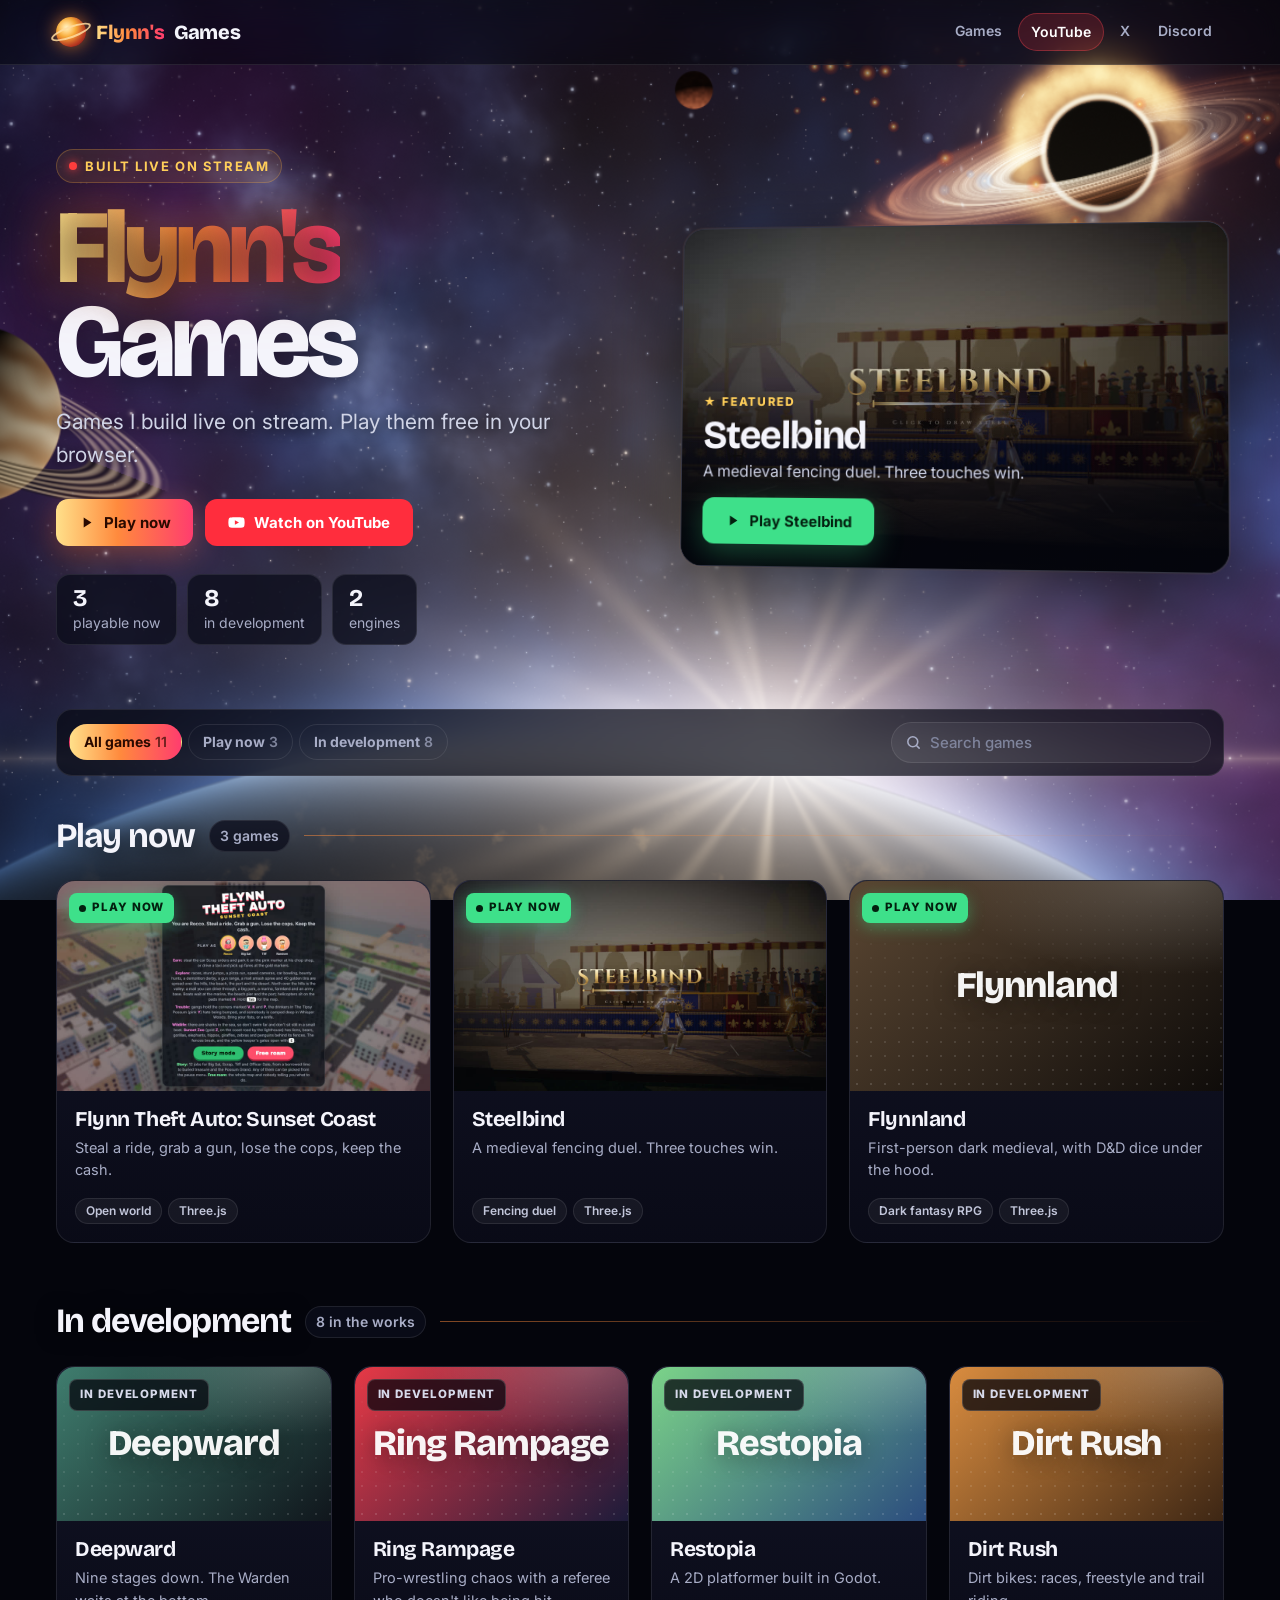
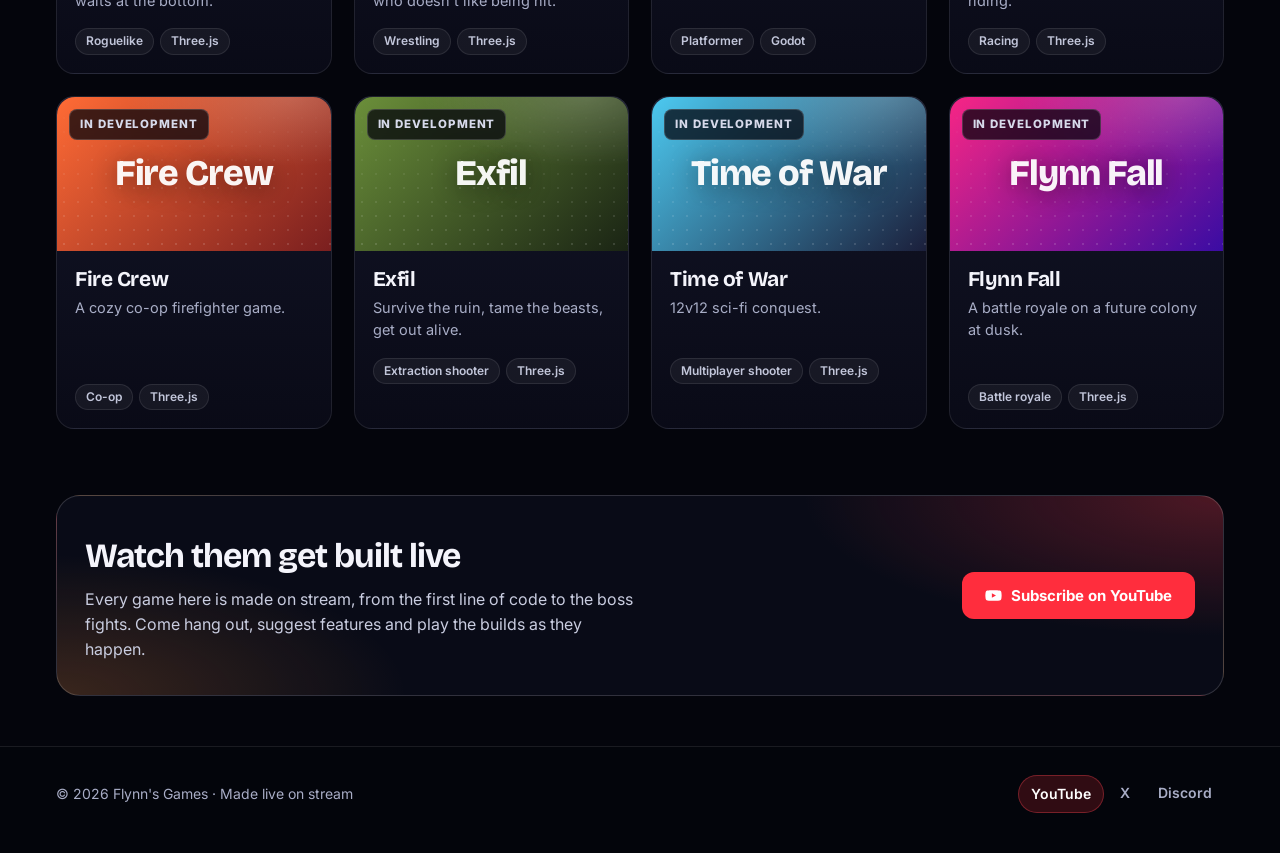
==== index.html @ 46b57c26 "Add X link Co-Authored-By: Claude Opus 5.5 <noreply@anthropic.com>" ====
<!doctype html>
<html lang="en">
<head>
  <meta charset="utf-8">
  <meta name="viewport" content="width=device-width, initial-scale=1">
  <title>Flynn's Games</title>
  <meta name="description" content="Games Flynn builds live on stream. Play them free in your browser.">
  <meta name="theme-color" content="#04050c">
  <meta property="og:title" content="Flynn's Games">
  <meta property="og:description" content="Games I build live on stream. Play them free in your browser.">
  <meta property="og:image" content="https://financeflynn5-wq.github.io/img/steelbind.jpg">
  <link rel="icon" href="data:image/svg+xml,<svg xmlns='http://www.w3.org/2000/svg' viewBox='0 0 32 32'><defs><radialGradient id='g' cx='.35' cy='.35'><stop offset='0' stop-color='%23fff3c4'/><stop offset='.4' stop-color='%23ffb03a'/><stop offset='1' stop-color='%23ff3d2e'/></radialGradient></defs><circle cx='16' cy='16' r='12' fill='url(%23g)'/></svg>">
  <link rel="preconnect" href="https://fonts.googleapis.com">
  <link rel="preconnect" href="https://fonts.gstatic.com" crossorigin>
  <link href="https://fonts.googleapis.com/css2?family=Bricolage+Grotesque:opsz,wght@12..96,700;12..96,800&family=Inter:wght@400;500;600;700;800&display=swap" rel="stylesheet">
  <link rel="stylesheet" href="css/style.css?v=5">
</head>
<body data-page="home">
  <header class="topbar" id="topbar"></header>

  <section class="hero">
    <div class="wrap">
      <div class="reveal">
        <span class="eyebrow"><span class="dot"></span> Built live on stream</span>
        <h1><span class="glow">Flynn's</span><br>Games</h1>
        <p class="lead" id="site-tagline"></p>
        <div class="btn-row" id="hero-links">
          <a class="btn fire" href="#games">
            <svg viewBox="0 0 24 24" fill="currentColor" aria-hidden="true"><path d="M8 5v14l11-7z"/></svg>
            Play now
          </a>
        </div>
        <div class="stats" id="stats"></div>
      </div>
      <div class="reveal" id="featured"></div>
    </div>
  </section>

  <main class="wrap" id="games">
    <div class="toolbar" role="search">
      <div class="chips" id="chips"></div>
      <input class="search" id="search" type="search" placeholder="Search games" aria-label="Search games">
    </div>

    <section class="section" id="play">
      <div class="section-head"><h2>Play now</h2><span class="count" id="play-count"></span></div>
      <div class="grid" id="play-grid"></div>
    </section>

    <section class="section" id="dev">
      <div class="section-head"><h2>In development</h2><span class="count" id="dev-count"></span></div>
      <div class="grid small" id="dev-grid"></div>
    </section>

    <p class="empty" id="no-results" hidden>No games match that search.</p>

    <div id="live-band"></div>
  </main>

  <footer id="footer"></footer>

  <script src="js/space.js?v=5"></script>
  <script src="js/fire.js?v=5"></script>
  <script src="js/games.js?v=5"></script>
  <script src="js/main.js?v=5"></script>
</body>
</html>
---- css/style.css ----
@property --spin {
  syntax: "<angle>";
  inherits: false;
  initial-value: 0deg;
}

:root {
  --bg: #04050c;
  --panel: rgba(12, 14, 28, 0.78);
  --panel-solid: #0e1020;
  --line: rgba(255, 255, 255, 0.09);
  --line-2: rgba(255, 255, 255, 0.16);
  --text: #f4f4fb;
  --muted: #a8adc6;
  --sun: #ffcf5a;
  --flame: #ff7a2f;
  --ember: #ff3d6e;
  --play: #3ee08a;
  --radius: 18px;
  --display: "Bricolage Grotesque", system-ui, sans-serif;
  --body: "Inter", system-ui, -apple-system, "Segoe UI", sans-serif;
  --fire-grad: linear-gradient(90deg, #ffe08a, #ff8a3d 45%, #ff3d6e);
}

* { box-sizing: border-box; }
html { -webkit-text-size-adjust: 100%; scroll-behavior: smooth; }
body {
  margin: 0;
  background: var(--bg);
  color: var(--text);
  font-family: var(--body);
  font-size: 16px;
  line-height: 1.55;
  overflow-x: hidden;
  min-height: 100vh;
}
a { color: inherit; }
img { max-width: 100%; display: block; }
::selection { background: var(--flame); color: #1a0800; }

/* ── Space layers ──────────────────────────── */
#space-bg, #space-fx {
  position: fixed; inset: 0; width: 100vw; height: 100vh; z-index: -2; pointer-events: none;
}
#space-fx { z-index: -1; }
#fire-fx { position: fixed; inset: 0; width: 100vw; height: 100vh; z-index: 15; pointer-events: none; }
.no-webgl body, html.no-webgl body {
  background:
    radial-gradient(900px 500px at 80% 10%, rgba(255, 120, 40, 0.18), transparent 60%),
    radial-gradient(900px 600px at 10% 30%, rgba(120, 40, 200, 0.22), transparent 60%),
    radial-gradient(1200px 500px at 50% 120%, rgba(60, 120, 255, 0.25), transparent 60%),
    var(--bg);
}

.wrap { width: 100%; max-width: 1200px; margin: 0 auto; padding: 0 16px; }

/* ── Top bar ───────────────────────────────── */
.topbar {
  position: sticky; top: 0; z-index: 30;
  background: rgba(5, 6, 14, 0.55);
  backdrop-filter: blur(14px) saturate(1.3);
  -webkit-backdrop-filter: blur(14px) saturate(1.3);
  border-bottom: 1px solid var(--line);
}
.topbar .wrap { display: flex; align-items: center; gap: 16px; height: 64px; }
.brand {
  display: inline-flex; align-items: center; gap: 10px;
  font-family: var(--display); font-weight: 800; font-size: 20px;
  text-decoration: none; letter-spacing: -0.02em; white-space: nowrap;
}
.brand .logo {
  width: 30px; height: 30px; border-radius: 50%;
  background: radial-gradient(circle at 35% 35%, #fff3c4, #ffb03a 35%, #ff4d2e 70%, #6a0f2a);
  box-shadow: 0 0 18px rgba(255, 140, 50, 0.7), inset -4px -4px 8px rgba(0, 0, 0, 0.35);
  position: relative;
}
.brand .logo::after {
  content: ""; position: absolute; inset: 9px -6px; border-radius: 50%;
  border: 2px solid rgba(255, 220, 160, 0.85); transform: rotate(-20deg);
}
.brand span { background: var(--fire-grad); -webkit-background-clip: text; background-clip: text; color: transparent; }
.nav-links { margin-left: auto; display: flex; gap: 4px; flex-wrap: wrap; justify-content: flex-end; }
.nav-links a {
  text-decoration: none; color: var(--muted); font-size: 14px; font-weight: 600;
  padding: 7px 12px; border-radius: 999px; transition: color 0.15s, background 0.15s;
}
.nav-links a:hover { color: var(--text); background: rgba(255, 255, 255, 0.07); }
.nav-links a.yt { color: #fff; background: rgba(255, 50, 60, 0.18); border: 1px solid rgba(255, 70, 80, 0.35); }
.nav-links a.yt:hover { background: rgba(255, 50, 60, 0.32); }

/* ── Buttons ───────────────────────────────── */
.btn {
  display: inline-flex; align-items: center; gap: 9px;
  font: 700 15px/1 var(--body); text-decoration: none; cursor: pointer;
  padding: 14px 22px; border-radius: 12px; border: 1px solid var(--line-2);
  background: rgba(255, 255, 255, 0.06); color: var(--text);
  transition: transform 0.15s ease, background 0.15s ease, box-shadow 0.2s ease;
}
.btn:hover { transform: translateY(-2px); background: rgba(255, 255, 255, 0.12); }
.btn:focus-visible, .card:focus-visible, .chip:focus-visible, .search:focus-visible { outline: 2px solid var(--sun); outline-offset: 3px; }
.btn.fire {
  border: 0; color: #2a0a00;
  background: var(--fire-grad);
  box-shadow: 0 8px 30px rgba(255, 110, 40, 0.35);
}
.btn.fire:hover { box-shadow: 0 10px 40px rgba(255, 110, 40, 0.6); background: var(--fire-grad); }
.btn.play { background: var(--play); color: #03200f; border-color: transparent; box-shadow: 0 8px 30px rgba(62, 224, 138, 0.3); }
.btn.play:hover { background: #5cf0a0; }
.btn.yt { background: #ff2d3d; border-color: transparent; color: #fff; }
.btn.yt:hover { background: #ff4b58; }
.btn svg { width: 17px; height: 17px; flex: none; }

/* ── Hero ──────────────────────────────────── */
.hero { padding: 84px 0 40px; }
.hero .wrap { display: grid; gap: 40px; align-items: center; grid-template-columns: minmax(0, 1fr); }
.hero .wrap > * { min-width: 0; }
@media (min-width: 960px) { .hero .wrap { grid-template-columns: minmax(0, 1.05fr) minmax(0, 1fr); } }
.eyebrow {
  display: inline-flex; align-items: center; gap: 8px;
  font-size: 13px; font-weight: 700; letter-spacing: 0.12em; text-transform: uppercase; color: var(--sun);
  padding: 6px 12px; border-radius: 999px; background: rgba(255, 180, 60, 0.1); border: 1px solid rgba(255, 180, 60, 0.25);
}
.eyebrow .dot { width: 8px; height: 8px; border-radius: 50%; background: #ff3d3d; box-shadow: 0 0 10px #ff3d3d; animation: pulse 1.6s infinite; }
@keyframes pulse { 50% { opacity: 0.35; } }
.hero h1 {
  font-family: var(--display); font-weight: 800;
  font-size: clamp(46px, 9vw, 104px); line-height: 0.9; letter-spacing: -0.045em;
  margin: 18px 0 18px; text-shadow: 0 6px 40px rgba(0, 0, 0, 0.6);
}
.hero h1 .glow {
  background: var(--fire-grad); -webkit-background-clip: text; background-clip: text; color: transparent;
  filter: drop-shadow(0 0 24px rgba(255, 120, 50, 0.45));
}
.hero p.lead { font-size: clamp(17px, 2.2vw, 21px); color: #d0d4e6; max-width: 540px; margin: 0 0 28px; text-shadow: 0 2px 12px rgba(0, 0, 0, 0.8); }
.btn-row { display: flex; gap: 12px; flex-wrap: wrap; }
.stats { display: flex; gap: 10px; flex-wrap: wrap; margin-top: 28px; }
.stat {
  padding: 10px 16px; border-radius: 14px; background: var(--panel); border: 1px solid var(--line);
  font-size: 14px; color: var(--muted); flex: 0 1 auto; min-width: 0;
}
@media (max-width: 560px) { .stat { flex: 1 1 0; padding: 10px 12px; font-size: 13px; } }
.stat b { display: block; font-family: var(--display); font-size: 24px; color: var(--text); line-height: 1.1; }

/* Featured game */
.featured {
  position: relative; display: block; text-decoration: none;
  border-radius: 22px; overflow: hidden; background: var(--panel-solid);
  border: 1px solid var(--line-2);
  box-shadow: 0 30px 80px rgba(0, 0, 0, 0.6), 0 0 0 1px rgba(255, 160, 80, 0.08);
  transform: perspective(1200px) rotateY(-6deg) rotateX(2deg);
  transition: transform 0.4s ease;
}
.featured:hover { transform: perspective(1200px) rotateY(0) rotateX(0) translateY(-4px); }
.featured .cover { aspect-ratio: 16 / 10; }
.featured .cover::after { content: ""; position: absolute; inset: 0; background: linear-gradient(to top, rgba(4, 5, 12, 0.95) 5%, rgba(4, 5, 12, 0.2) 55%, transparent); }
.featured .info { position: absolute; left: 0; right: 0; bottom: 0; padding: 22px; z-index: 2; }
.featured .label { font-size: 12px; font-weight: 800; letter-spacing: 0.14em; text-transform: uppercase; color: var(--sun); }
.featured h2 { font-family: var(--display); font-size: clamp(28px, 4vw, 40px); margin: 4px 0 4px; letter-spacing: -0.03em; line-height: 1; }
.featured p { margin: 0 0 14px; color: #cdd1e4; }
@media (max-width: 959px) { .featured { transform: none; } }

/* ── Toolbar: filters + search ─────────────── */
.toolbar {
  position: sticky; top: 64px; z-index: 20;
  display: flex; gap: 10px; flex-wrap: wrap; align-items: center;
  padding: 12px; margin: 24px 0 8px; border-radius: 16px;
  background: rgba(8, 9, 20, 0.72); border: 1px solid var(--line);
  backdrop-filter: blur(12px); -webkit-backdrop-filter: blur(12px);
}
.chips { display: flex; gap: 6px; flex-wrap: wrap; }
.chip {
  font: 700 14px/1 var(--body); color: var(--muted); cursor: pointer;
  padding: 10px 14px; border-radius: 999px; border: 1px solid var(--line); background: transparent;
  transition: all 0.15s;
}
.chip:hover { color: var(--text); border-color: var(--line-2); }
.chip[aria-pressed="true"] { color: #2a0a00; background: var(--fire-grad); border-color: transparent; }
.chip .n { opacity: 0.7; margin-left: 4px; font-weight: 600; }
.search {
  margin-left: auto; flex: 1 1 200px; max-width: 320px;
  font: 500 15px var(--body); color: var(--text);
  padding: 10px 14px 10px 38px; border-radius: 999px; border: 1px solid var(--line); outline: none;
  background: rgba(255, 255, 255, 0.05) url("data:image/svg+xml,%3Csvg xmlns='http://www.w3.org/2000/svg' viewBox='0 0 24 24' fill='none' stroke='%23a8adc6' stroke-width='2.2' stroke-linecap='round'%3E%3Ccircle cx='11' cy='11' r='7'/%3E%3Cpath d='m20 20-3.5-3.5'/%3E%3C/svg%3E") no-repeat 13px center / 17px;
}
.search::placeholder { color: #7f849c; }
@media (max-width: 560px) { .search { max-width: none; margin-left: 0; } .toolbar { top: 64px; } }

/* ── Sections ──────────────────────────────── */
.section { padding: 26px 0; }
.section[hidden] { display: none; }
.section-head { display: flex; align-items: center; gap: 14px; margin-bottom: 18px; flex-wrap: wrap; }
.section-head h2 { font-family: var(--display); font-size: clamp(26px, 3.5vw, 34px); letter-spacing: -0.03em; margin: 0; text-shadow: 0 2px 20px rgba(0, 0, 0, 0.7); }
.section-head .count { color: var(--muted); font-size: 14px; font-weight: 600; padding: 4px 10px; border-radius: 999px; background: var(--panel); border: 1px solid var(--line); }
.section-head::after { content: ""; flex: 1; height: 1px; background: linear-gradient(90deg, rgba(255, 140, 60, 0.5), transparent); }

.grid { display: grid; gap: 22px; grid-template-columns: repeat(auto-fill, minmax(min(100%, 320px), 1fr)); }
.grid.small { grid-template-columns: repeat(auto-fill, minmax(min(100%, 250px), 1fr)); }
.empty { color: var(--muted); padding: 30px 0; text-align: center; }

/* ── Game card ─────────────────────────────── */
.card {
  position: relative; isolation: isolate;
  display: flex; flex-direction: column;
  background: linear-gradient(180deg, rgba(20, 22, 42, 0.92), rgba(10, 11, 24, 0.95));
  border: 1px solid var(--line); border-radius: var(--radius);
  text-decoration: none;
  transition: transform 0.25s cubic-bezier(.2, .8, .2, 1), box-shadow 0.25s ease, border-color 0.25s ease;
}
/* Burning border: a spinning fire gradient, masked to a 2px ring */
.card::before {
  content: ""; position: absolute; inset: -2px; z-index: -1; border-radius: calc(var(--radius) + 2px);
  padding: 2px;
  background: conic-gradient(from var(--spin), #ff3d00, #ffb300, #fff1a8, #ff7a00, #ff2d55, #ff9f1a, #ff3d00);
  -webkit-mask: linear-gradient(#000 0 0) content-box, linear-gradient(#000 0 0);
  -webkit-mask-composite: xor; mask-composite: exclude;
  opacity: 0; transition: opacity 0.25s ease;
  animation: spin 2.4s linear infinite paused;
}
.card::after {
  content: ""; position: absolute; inset: 0; z-index: -2; border-radius: inherit;
  box-shadow: 0 0 0 rgba(255, 100, 30, 0);
  transition: box-shadow 0.3s ease;
}
@keyframes spin { to { --spin: 360deg; } }
@keyframes flicker {
  0%, 100% { box-shadow: 0 0 22px 2px rgba(255, 110, 30, 0.55), 0 0 60px 6px rgba(255, 60, 20, 0.25); }
  30% { box-shadow: 0 0 30px 4px rgba(255, 150, 40, 0.65), 0 0 80px 10px rgba(255, 70, 20, 0.3); }
  60% { box-shadow: 0 0 18px 1px rgba(255, 90, 20, 0.5), 0 0 50px 4px rgba(255, 50, 20, 0.2); }
}
.card:hover, .card.is-burning, .card:focus-visible { transform: translateY(-6px); border-color: transparent; }
.card:hover::before, .card.is-burning::before, .card:focus-visible::before { opacity: 1; animation-play-state: running; }
.card:hover::after, .card.is-burning::after, .card:focus-visible::after { animation: flicker 0.9s ease-in-out infinite; }

.card .cover { border-radius: var(--radius) var(--radius) 0 0; }
.card .cover img { transition: transform 0.5s ease, filter 0.3s ease; }
.card:hover .cover img, .card.is-burning .cover img { transform: scale(1.07); filter: saturate(1.2) brightness(1.08); }
.card .body { padding: 16px 18px 18px; display: flex; flex-direction: column; gap: 6px; flex: 1; }
.card h3 { font-family: var(--display); font-size: 21px; margin: 0; letter-spacing: -0.02em; line-height: 1.15; }
.card p { margin: 0; color: var(--muted); font-size: 14.5px; }
.card .meta { margin-top: auto; padding-top: 10px; display: flex; gap: 6px; flex-wrap: wrap; align-items: center; }
.card .go {
  margin-left: auto; font-size: 13px; font-weight: 800; color: var(--sun);
  opacity: 0; transform: translateX(-6px); transition: all 0.2s ease;
}
.card:hover .go, .card.is-burning .go { opacity: 1; transform: none; }

/* Play bubble over the cover */
.cover .bubble {
  position: absolute; left: 50%; top: 50%; z-index: 3;
  width: 64px; height: 64px; margin: -32px 0 0 -32px; border-radius: 50%;
  display: grid; place-items: center;
  background: var(--fire-grad); color: #2a0a00;
  box-shadow: 0 0 0 8px rgba(255, 140, 60, 0.18), 0 10px 30px rgba(0, 0, 0, 0.5);
  opacity: 0; transform: scale(0.6); transition: all 0.25s cubic-bezier(.2, .8, .2, 1.3);
}
.cover .bubble svg { width: 26px; height: 26px; margin-left: 3px; }
.card:hover .bubble, .card.is-burning .bubble { opacity: 1; transform: scale(1); }
.cover .soon {
  position: absolute; left: 50%; top: 50%; z-index: 3; transform: translate(-50%, -30%);
  font-size: 13px; font-weight: 800; letter-spacing: 0.1em; text-transform: uppercase;
  padding: 8px 14px; border-radius: 999px; background: rgba(4, 5, 12, 0.8); border: 1px solid rgba(255, 180, 80, 0.5); color: var(--sun);
  opacity: 0; transition: all 0.25s ease; white-space: nowrap;
}
.card:hover .soon { opacity: 1; transform: translate(-50%, -50%); }
.card:hover .title-art { filter: blur(3px) brightness(0.6); }

.tag {
  font-size: 12px; font-weight: 600; color: #c2c6da;
  background: rgba(255, 255, 255, 0.05); border: 1px solid var(--line); border-radius: 999px; padding: 3px 10px;
}
.badge {
  position: absolute; top: 12px; left: 12px; z-index: 3;
  font-size: 11.5px; font-weight: 800; letter-spacing: 0.08em; text-transform: uppercase;
  padding: 6px 10px; border-radius: 8px; display: inline-flex; align-items: center; gap: 6px;
}
.badge.live { background: var(--play); color: #03200f; box-shadow: 0 4px 16px rgba(62, 224, 138, 0.4); }
.badge.live::before { content: ""; width: 7px; height: 7px; border-radius: 50%; background: #03200f; }
.badge.dev { background: rgba(4, 5, 12, 0.75); color: #d6d9ea; border: 1px solid var(--line-2); backdrop-filter: blur(6px); }

/* Cover: a screenshot, or a generated title card */
.cover {
  position: relative; aspect-ratio: 16 / 9; overflow: hidden;
  background:
    radial-gradient(120% 90% at 85% 0%, rgba(255, 255, 255, 0.18), transparent 50%),
    linear-gradient(135deg, var(--c1, #333), var(--c2, #111));
}
.cover img { width: 100%; height: 100%; object-fit: cover; }
.cover .title-art {
  position: absolute; inset: 0; display: grid; place-items: center; padding: 16px;
  font-family: var(--display); font-weight: 800; text-align: center;
  font-size: clamp(26px, 4vw, 36px); line-height: 1; letter-spacing: -0.03em;
  color: rgba(255, 255, 255, 0.95); text-shadow: 0 4px 24px rgba(0, 0, 0, 0.45);
  transition: filter 0.3s ease;
}
.cover .title-art::before {
  content: ""; position: absolute; inset: 0;
  background-image: radial-gradient(rgba(255, 255, 255, 0.14) 1px, transparent 1px);
  background-size: 14px 14px;
  -webkit-mask-image: linear-gradient(to bottom, transparent, #000); mask-image: linear-gradient(to bottom, transparent, #000);
}

/* ── Live banner ───────────────────────────── */
.live-band {
  position: relative; overflow: hidden; margin: 40px 0 10px; padding: 34px 28px; border-radius: 24px;
  background:
    radial-gradient(600px 200px at 100% 0%, rgba(255, 60, 70, 0.28), transparent 70%),
    radial-gradient(500px 200px at 0% 100%, rgba(255, 150, 50, 0.2), transparent 70%),
    var(--panel);
  border: 1px solid var(--line-2);
  display: flex; gap: 20px; align-items: center; justify-content: space-between; flex-wrap: wrap;
}
.live-band h2 { font-family: var(--display); font-size: clamp(24px, 3.5vw, 34px); margin: 0 0 4px; letter-spacing: -0.03em; }
.live-band p { margin: 0; color: #c9cde0; max-width: 560px; }

/* ── Game page ─────────────────────────────── */
.game-head { padding: 34px 0 20px; }
.back { display: inline-flex; gap: 6px; color: var(--muted); text-decoration: none; font-size: 14px; font-weight: 700; padding: 6px 12px; border-radius: 999px; background: var(--panel); border: 1px solid var(--line); }
.back:hover { color: var(--text); }
.game-head h1 {
  font-family: var(--display); font-size: clamp(36px, 7vw, 68px); line-height: 0.95;
  letter-spacing: -0.04em; margin: 18px 0 10px; text-shadow: 0 4px 30px rgba(0, 0, 0, 0.7);
}
.game-head .tagline { color: #cdd1e4; font-size: 19px; margin: 0; text-shadow: 0 2px 12px rgba(0, 0, 0, 0.8); }
.game-head .meta { display: flex; gap: 8px; flex-wrap: wrap; margin-top: 14px; }

.player {
  position: relative; aspect-ratio: 16 / 9; width: 100%;
  border-radius: 22px; overflow: hidden; border: 1px solid var(--line-2);
  background: #000; box-shadow: 0 30px 90px rgba(0, 0, 0, 0.65);
}
.player.fire-hover:hover { box-shadow: 0 0 40px rgba(255, 110, 30, 0.45), 0 30px 90px rgba(0, 0, 0, 0.65); }
.player .cover { position: absolute; inset: 0; aspect-ratio: auto; }
.player .cover img { filter: blur(4px) brightness(0.8); transform: scale(1.04); }
.player .cover::after { content: ""; position: absolute; inset: 0; background: radial-gradient(circle at 50% 50%, rgba(0, 0, 0, 0.35), rgba(0, 0, 0, 0.75)); }
.player .start {
  position: absolute; inset: 0; z-index: 4; display: grid; place-items: center; align-content: center; gap: 12px;
  text-align: center; padding: 16px;
}
.player .start .btn { font-size: 19px; padding: 18px 32px; border-radius: 14px; }
.player .start small { color: #e6e8f2; text-shadow: 0 1px 6px #000; }
.player iframe { position: absolute; inset: 0; width: 100%; height: 100%; border: 0; }
.player-bar { display: flex; gap: 10px; flex-wrap: wrap; margin-top: 14px; }

.game-body { display: grid; gap: 22px; grid-template-columns: minmax(0, 1fr); padding: 26px 0 8px; }
@media (min-width: 860px) { .game-body { grid-template-columns: minmax(0, 2fr) minmax(0, 1fr); } }
.panel { background: var(--panel); border: 1px solid var(--line); border-radius: var(--radius); padding: 22px; }
.game-body h2 { font-family: var(--display); font-size: 22px; margin: 0 0 10px; }
.game-body p { margin: 0 0 12px; color: #d6d9e8; }
.facts dl { margin: 0; display: grid; grid-template-columns: auto 1fr; gap: 10px 16px; font-size: 14.5px; }
.facts dt { color: var(--muted); }
.facts dd { margin: 0; font-weight: 600; }
.note { color: var(--sun); font-size: 14px; }

.more { padding: 30px 0 0; }

/* ── Footer ────────────────────────────────── */
footer { border-top: 1px solid var(--line); margin-top: 50px; padding: 28px 0 40px; color: var(--muted); font-size: 14px; background: rgba(4, 5, 12, 0.6); }
footer .wrap { display: flex; gap: 12px; flex-wrap: wrap; align-items: center; justify-content: space-between; }

/* ── Entrance animation ────────────────────── */
.reveal { opacity: 0; transform: translateY(18px); transition: opacity 0.6s ease, transform 0.6s cubic-bezier(.2, .8, .2, 1); }
.reveal.in { opacity: 1; transform: none; }

@media (max-width: 560px) {
  .hero { padding: 48px 0 20px; }
  .topbar .nav-links a.hide-sm { display: none; }
  .live-band { padding: 24px 18px; }
}
@media (prefers-reduced-motion: reduce) {
  html { scroll-behavior: auto; }
  .card, .btn, .featured, .cover img, .reveal { transition: none; }
  .reveal { opacity: 1; transform: none; }
  .card:hover::before { animation: none; }
  .card:hover::after { animation: none; box-shadow: 0 0 24px rgba(255, 110, 30, 0.5); }
}
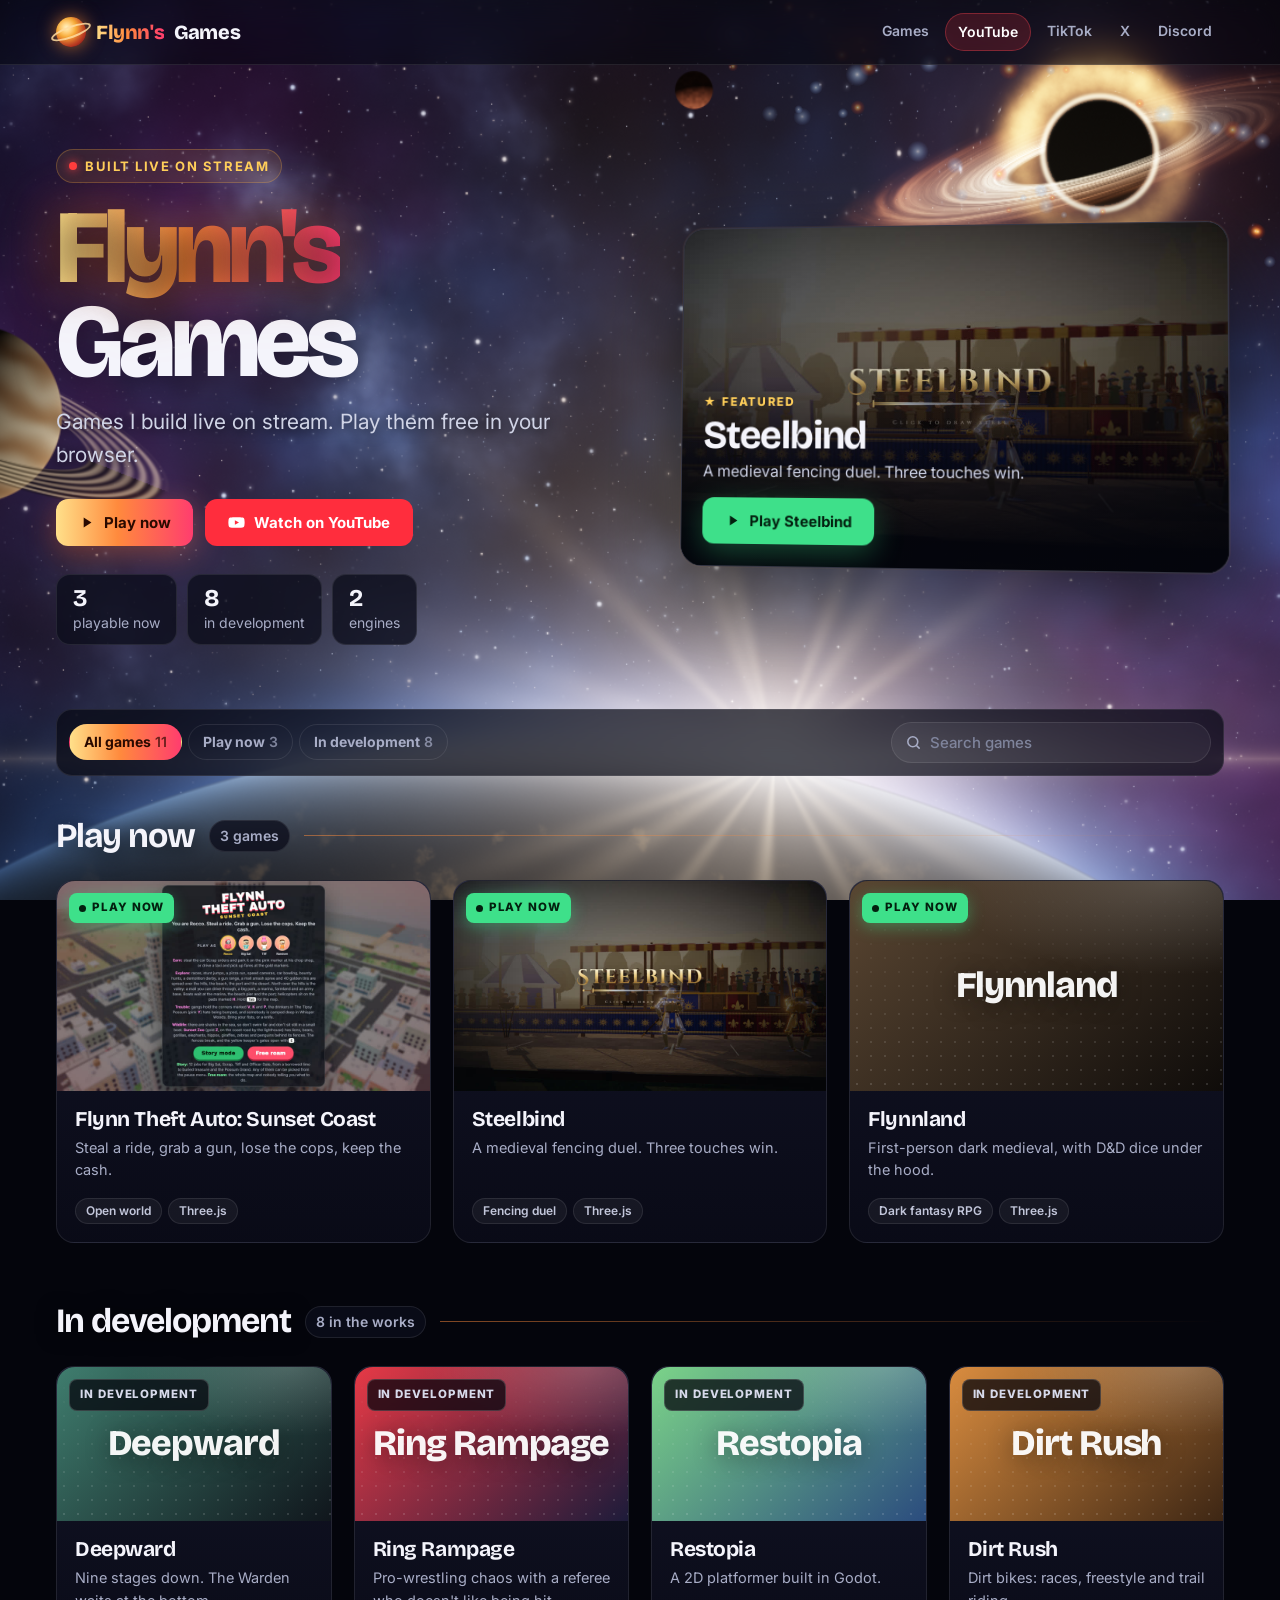
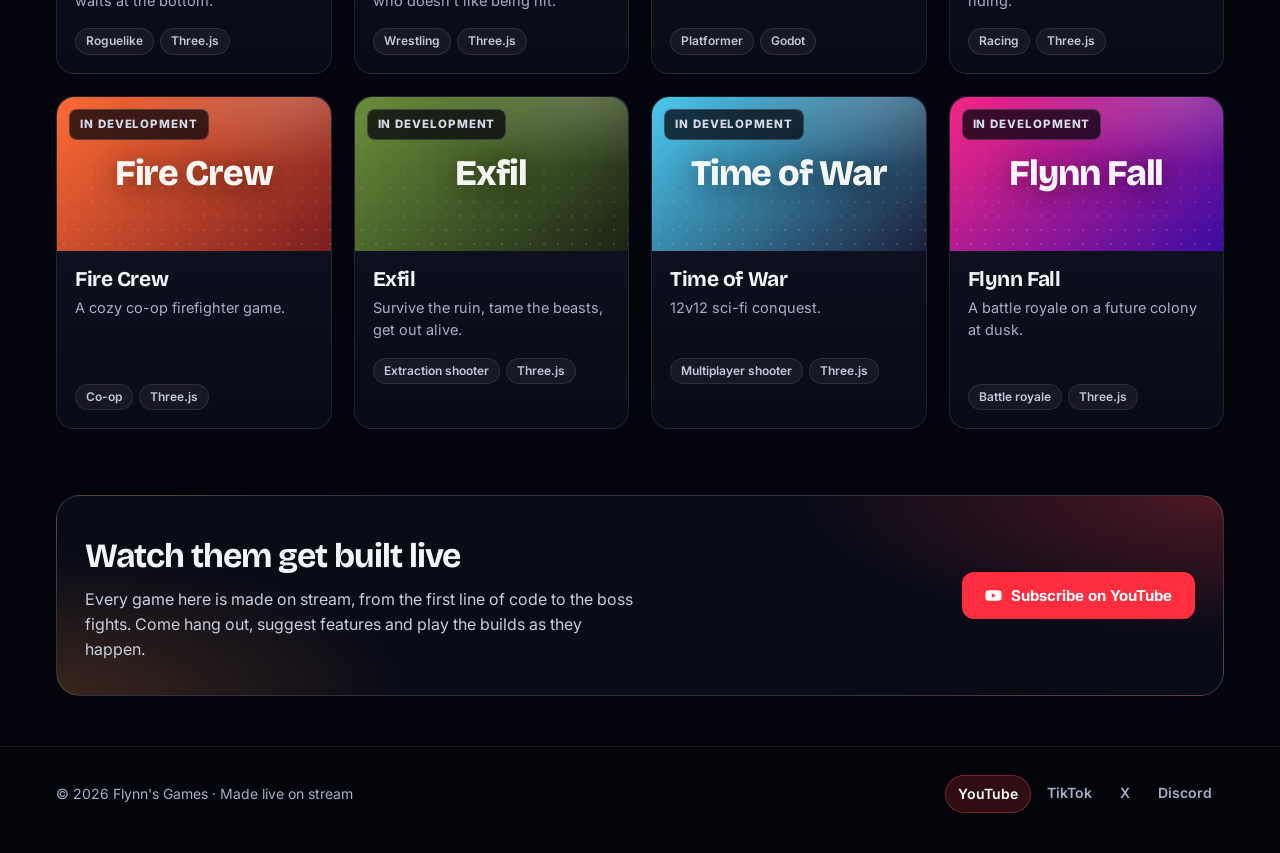
==== commit 10721c0b: "Add TikTok link Co-Authored-By: Claude Opus 5.5 <noreply@anthropic.com>" ====
--- a/index.html
+++ b/index.html
@@ -13,7 +13,7 @@
   <link rel="preconnect" href="https://fonts.googleapis.com">
   <link rel="preconnect" href="https://fonts.gstatic.com" crossorigin>
   <link href="https://fonts.googleapis.com/css2?family=Bricolage+Grotesque:opsz,wght@12..96,700;12..96,800&family=Inter:wght@400;500;600;700;800&display=swap" rel="stylesheet">
-  <link rel="stylesheet" href="css/style.css?v=5">
+  <link rel="stylesheet" href="css/style.css?v=6">
 </head>
 <body data-page="home">
   <header class="topbar" id="topbar"></header>
@@ -59,9 +59,9 @@
 
   <footer id="footer"></footer>
 
-  <script src="js/space.js?v=5"></script>
-  <script src="js/fire.js?v=5"></script>
-  <script src="js/games.js?v=5"></script>
-  <script src="js/main.js?v=5"></script>
+  <script src="js/space.js?v=6"></script>
+  <script src="js/fire.js?v=6"></script>
+  <script src="js/games.js?v=6"></script>
+  <script src="js/main.js?v=6"></script>
 </body>
 </html>
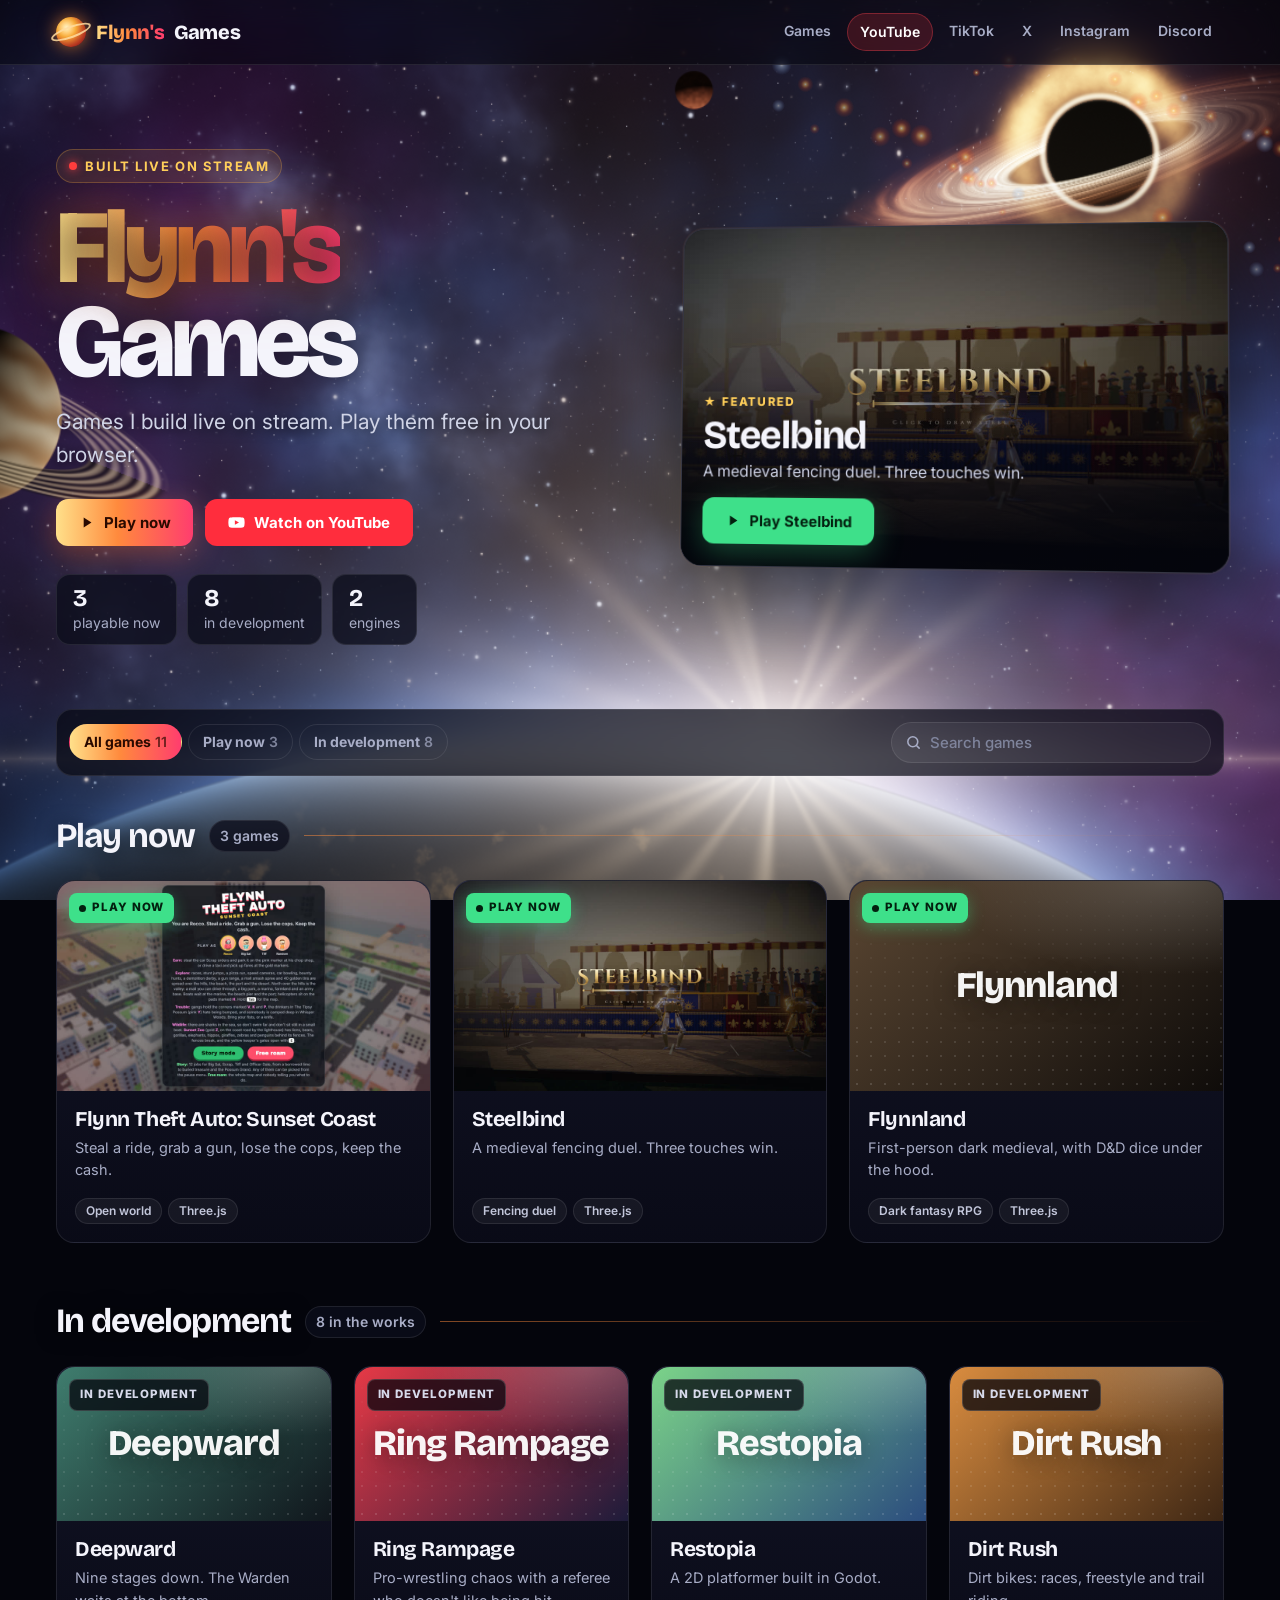
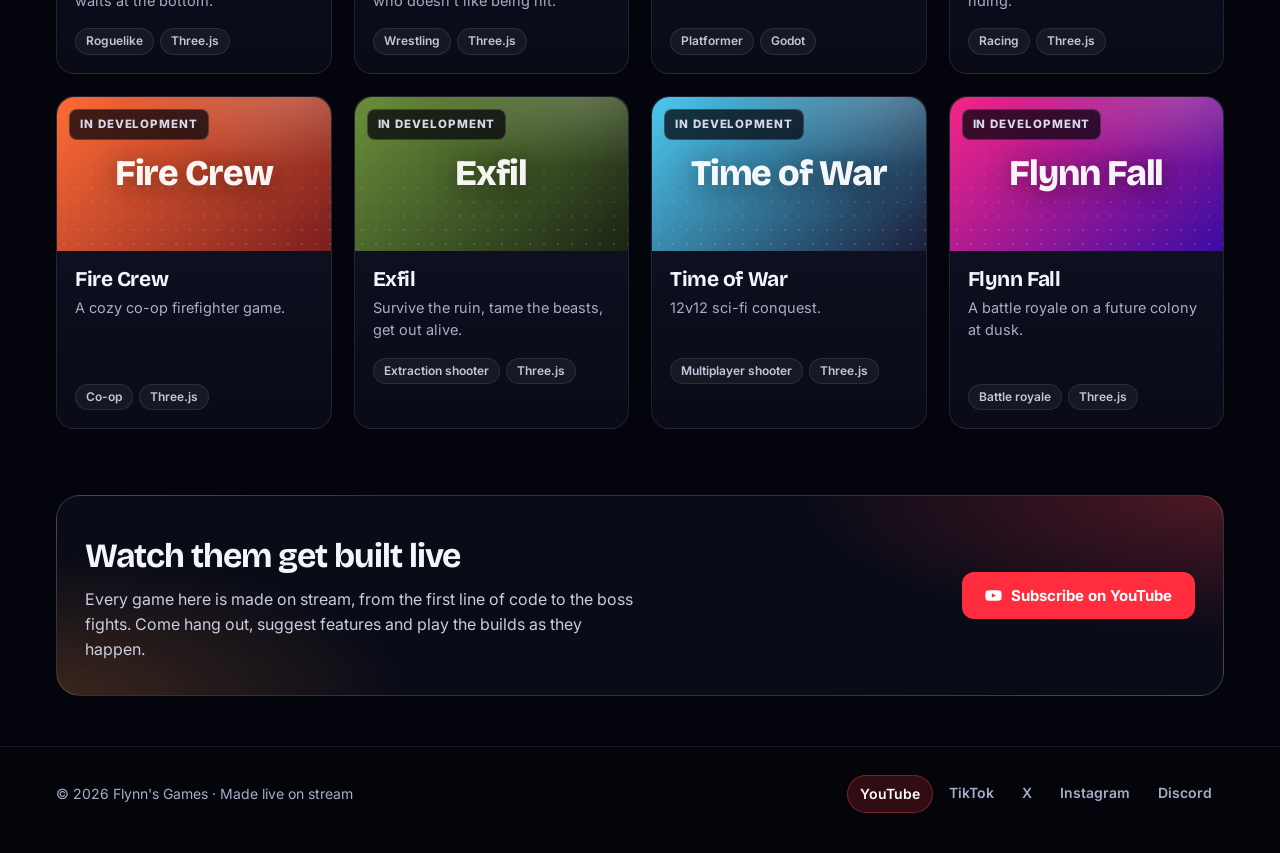
==== commit 30698caf: "Add Instagram link Co-Authored-By: Claude Opus 5.5 <noreply@anthropic.com>" ====
--- a/index.html
+++ b/index.html
@@ -13,7 +13,7 @@
   <link rel="preconnect" href="https://fonts.googleapis.com">
   <link rel="preconnect" href="https://fonts.gstatic.com" crossorigin>
   <link href="https://fonts.googleapis.com/css2?family=Bricolage+Grotesque:opsz,wght@12..96,700;12..96,800&family=Inter:wght@400;500;600;700;800&display=swap" rel="stylesheet">
-  <link rel="stylesheet" href="css/style.css?v=6">
+  <link rel="stylesheet" href="css/style.css?v=7">
 </head>
 <body data-page="home">
   <header class="topbar" id="topbar"></header>
@@ -59,9 +59,9 @@
 
   <footer id="footer"></footer>
 
-  <script src="js/space.js?v=6"></script>
-  <script src="js/fire.js?v=6"></script>
-  <script src="js/games.js?v=6"></script>
-  <script src="js/main.js?v=6"></script>
+  <script src="js/space.js?v=7"></script>
+  <script src="js/fire.js?v=7"></script>
+  <script src="js/games.js?v=7"></script>
+  <script src="js/main.js?v=7"></script>
 </body>
 </html>
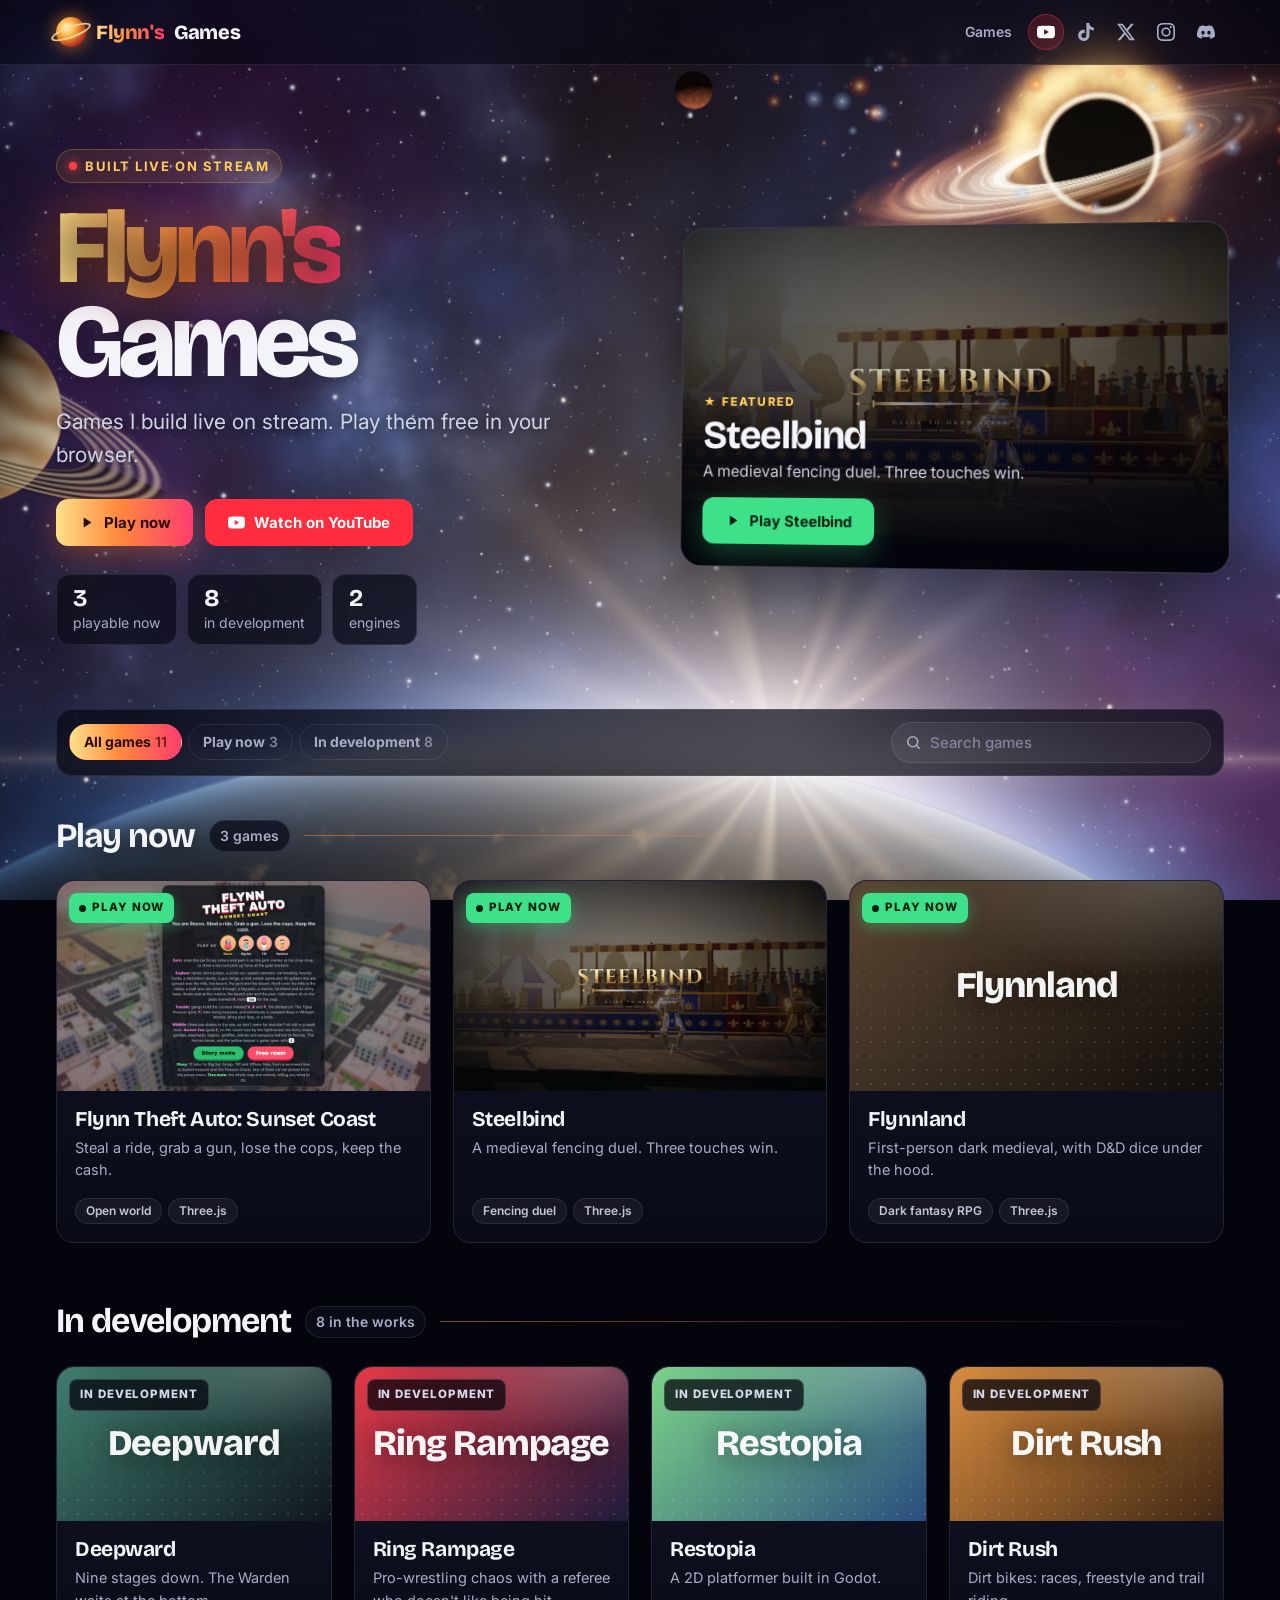
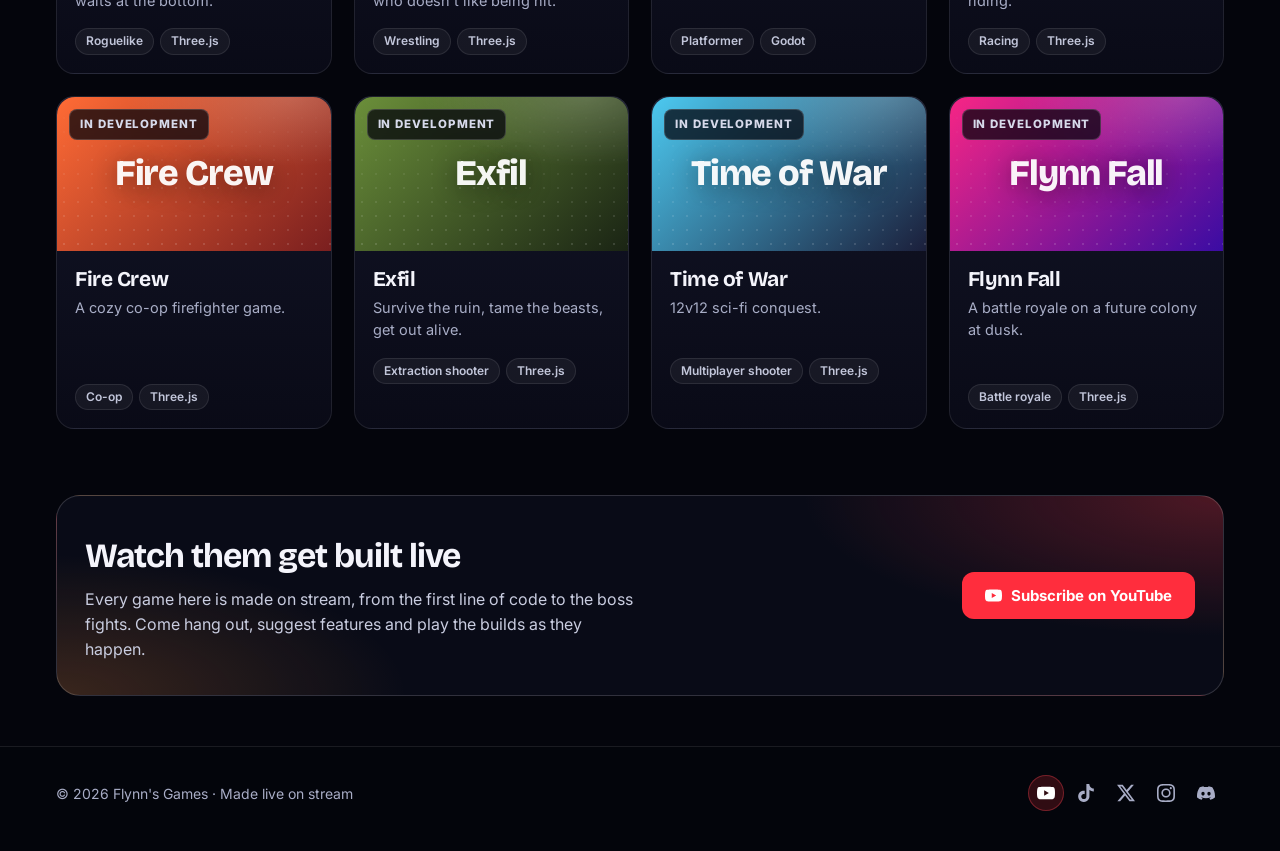
==== commit 81c2d740: "Show social links as brand icons instead of names Co-Authored-By: Claude Opus 5.5 <noreply@anthropic" ====
--- a/index.html
+++ b/index.html
@@ -13,7 +13,7 @@
   <link rel="preconnect" href="https://fonts.googleapis.com">
   <link rel="preconnect" href="https://fonts.gstatic.com" crossorigin>
   <link href="https://fonts.googleapis.com/css2?family=Bricolage+Grotesque:opsz,wght@12..96,700;12..96,800&family=Inter:wght@400;500;600;700;800&display=swap" rel="stylesheet">
-  <link rel="stylesheet" href="css/style.css?v=7">
+  <link rel="stylesheet" href="css/style.css?v=8">
 </head>
 <body data-page="home">
   <header class="topbar" id="topbar"></header>
@@ -59,9 +59,9 @@
 
   <footer id="footer"></footer>
 
-  <script src="js/space.js?v=7"></script>
-  <script src="js/fire.js?v=7"></script>
-  <script src="js/games.js?v=7"></script>
-  <script src="js/main.js?v=7"></script>
+  <script src="js/space.js?v=8"></script>
+  <script src="js/fire.js?v=8"></script>
+  <script src="js/games.js?v=8"></script>
+  <script src="js/main.js?v=8"></script>
 </body>
 </html>
--- a/css/style.css
+++ b/css/style.css
@@ -87,6 +87,16 @@
 .nav-links a:hover { color: var(--text); background: rgba(255, 255, 255, 0.07); }
 .nav-links a.yt { color: #fff; background: rgba(255, 50, 60, 0.18); border: 1px solid rgba(255, 70, 80, 0.35); }
 .nav-links a.yt:hover { background: rgba(255, 50, 60, 0.32); }
+.nav-links a.social { display: inline-flex; align-items: center; justify-content: center; width: 36px; height: 36px; padding: 0; }
+.nav-links a.social svg { width: 18px; height: 18px; display: block; }
+.nav-links a.s-youtube:hover { color: #ff3d4d; }
+.nav-links a.s-tiktok:hover { color: #25f4ee; }
+.nav-links a.s-x:hover { color: #fff; }
+.nav-links a.s-instagram:hover { color: #ff5fa2; }
+.nav-links a.s-discord:hover { color: #7b87ff; }
+.nav-links a.s-twitch:hover { color: #a970ff; }
+.nav-links a.s-itch:hover { color: #ff5c5c; }
+.nav-links a.social:focus-visible { outline: 2px solid #ffb03a; outline-offset: 2px; }
 
 /* ── Buttons ───────────────────────────────── */
 .btn {
@@ -364,6 +374,9 @@
 @media (max-width: 560px) {
   .hero { padding: 48px 0 20px; }
   .topbar .nav-links a.hide-sm { display: none; }
+  .topbar .wrap { gap: 10px; }
+  .topbar .nav-links { flex-wrap: nowrap; gap: 0; }
+  .nav-links a.social { width: 32px; height: 32px; }
   .live-band { padding: 24px 18px; }
 }
 @media (prefers-reduced-motion: reduce) {
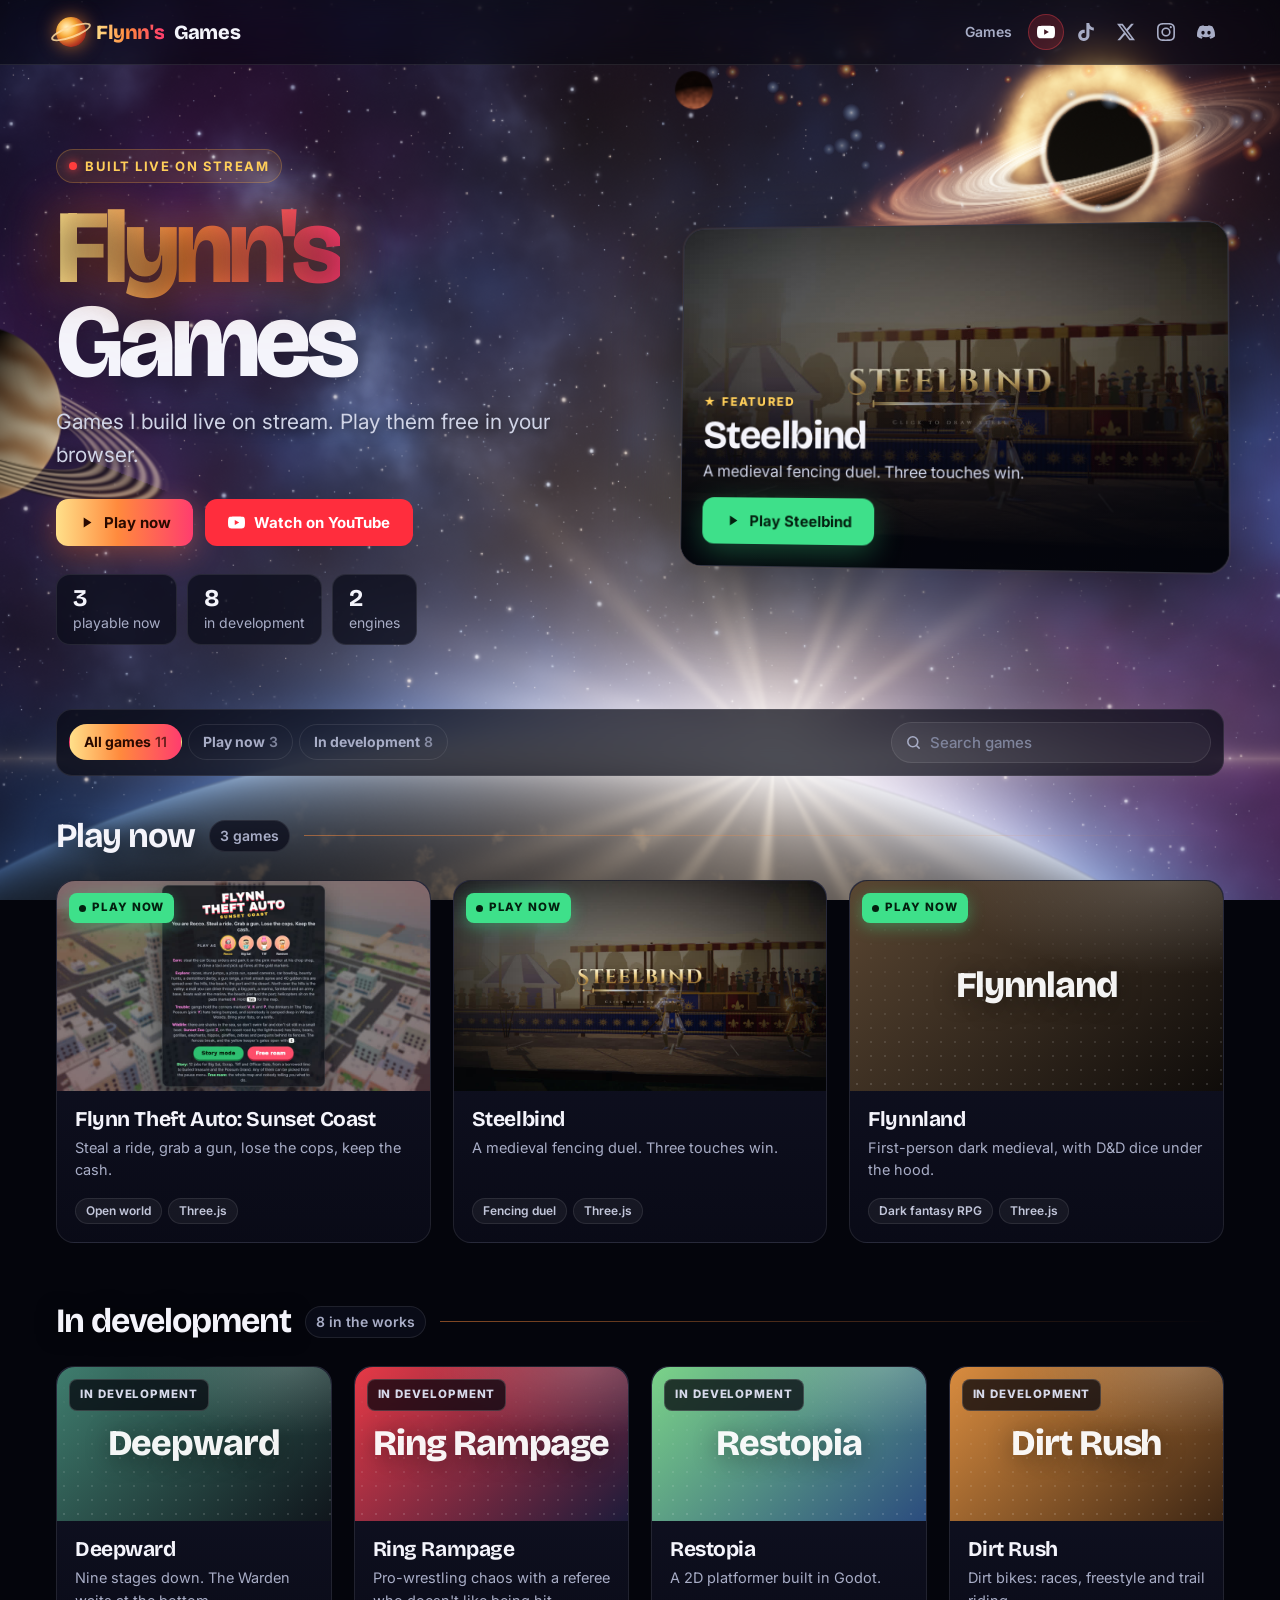
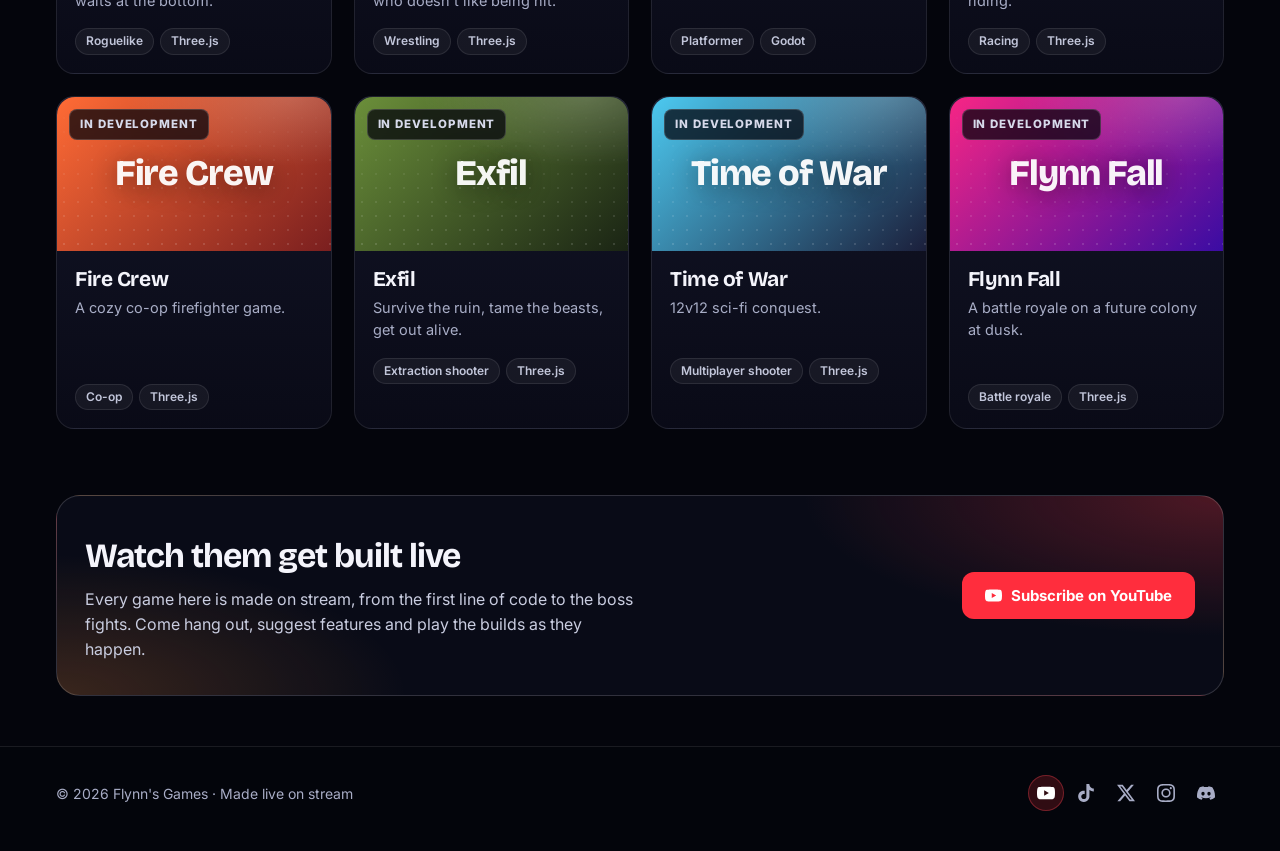
==== commit 758918c6: "Update Discord invite to permanent link Co-Authored-By: Claude Opus 5.5 <noreply@anthropic.com>" ====
--- a/index.html
+++ b/index.html
@@ -13,7 +13,7 @@
   <link rel="preconnect" href="https://fonts.googleapis.com">
   <link rel="preconnect" href="https://fonts.gstatic.com" crossorigin>
   <link href="https://fonts.googleapis.com/css2?family=Bricolage+Grotesque:opsz,wght@12..96,700;12..96,800&family=Inter:wght@400;500;600;700;800&display=swap" rel="stylesheet">
-  <link rel="stylesheet" href="css/style.css?v=8">
+  <link rel="stylesheet" href="css/style.css?v=9">
 </head>
 <body data-page="home">
   <header class="topbar" id="topbar"></header>
@@ -59,9 +59,9 @@
 
   <footer id="footer"></footer>
 
-  <script src="js/space.js?v=8"></script>
-  <script src="js/fire.js?v=8"></script>
-  <script src="js/games.js?v=8"></script>
-  <script src="js/main.js?v=8"></script>
+  <script src="js/space.js?v=9"></script>
+  <script src="js/fire.js?v=9"></script>
+  <script src="js/games.js?v=9"></script>
+  <script src="js/main.js?v=9"></script>
 </body>
 </html>
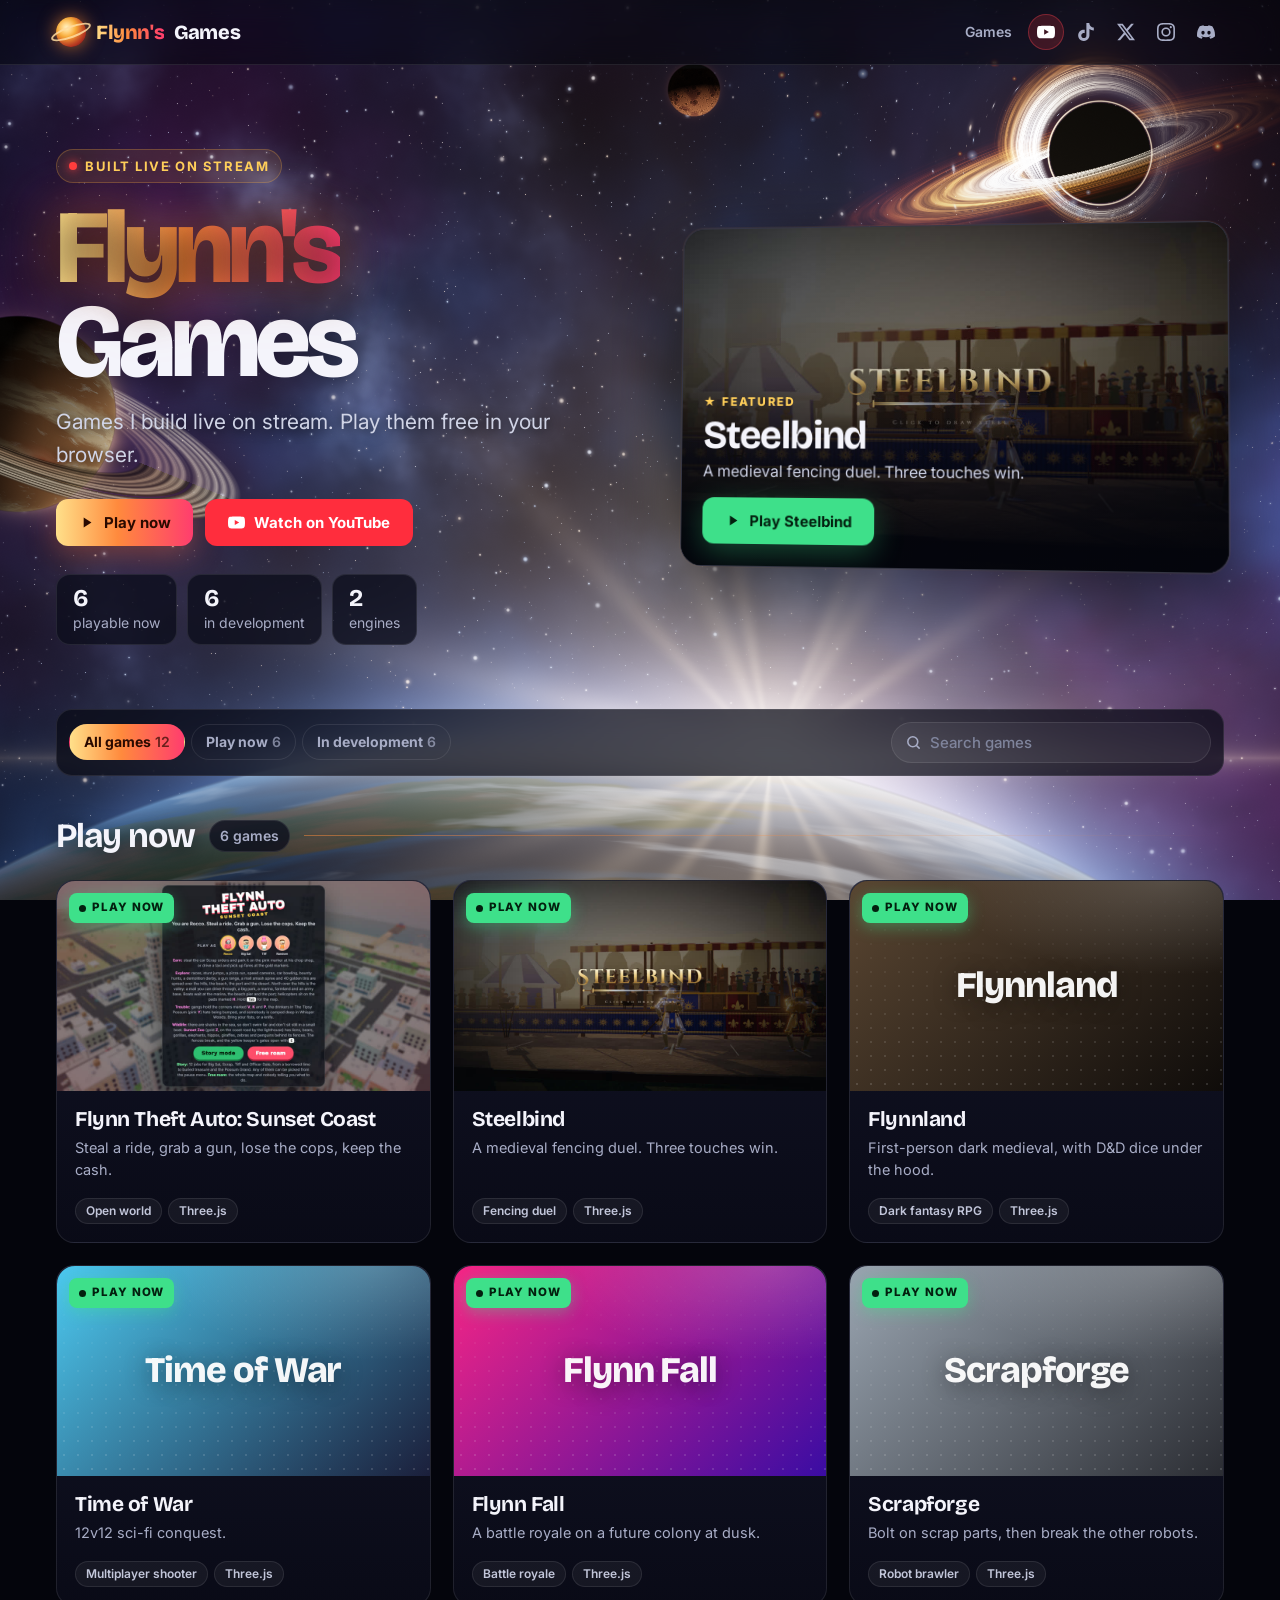
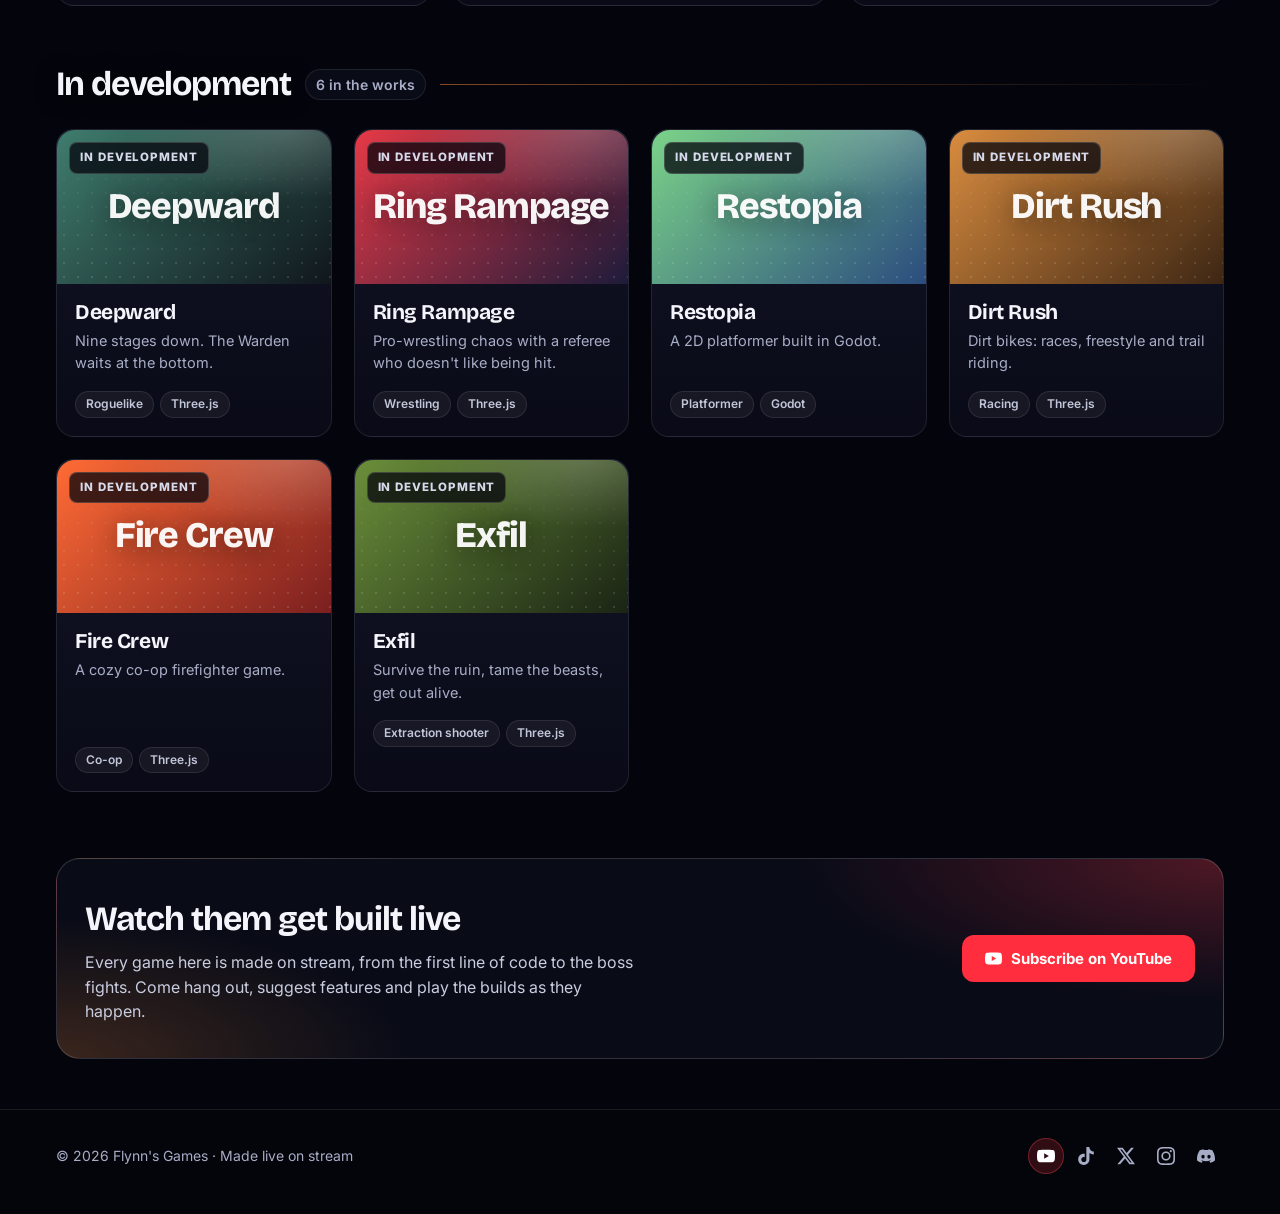
==== commit f82b7740: "Add detail to background planets and rebuild black hole Co-Authored-By: Claude Opus 5.5 <noreply@ant" ====
--- a/index.html
+++ b/index.html
@@ -13,7 +13,7 @@
   <link rel="preconnect" href="https://fonts.googleapis.com">
   <link rel="preconnect" href="https://fonts.gstatic.com" crossorigin>
   <link href="https://fonts.googleapis.com/css2?family=Bricolage+Grotesque:opsz,wght@12..96,700;12..96,800&family=Inter:wght@400;500;600;700;800&display=swap" rel="stylesheet">
-  <link rel="stylesheet" href="css/style.css?v=9">
+  <link rel="stylesheet" href="css/style.css?v=10">
 </head>
 <body data-page="home">
   <header class="topbar" id="topbar"></header>
@@ -59,9 +59,9 @@
 
   <footer id="footer"></footer>
 
-  <script src="js/space.js?v=9"></script>
-  <script src="js/fire.js?v=9"></script>
-  <script src="js/games.js?v=9"></script>
-  <script src="js/main.js?v=9"></script>
+  <script src="js/space.js?v=10"></script>
+  <script src="js/fire.js?v=10"></script>
+  <script src="js/games.js?v=10"></script>
+  <script src="js/main.js?v=10"></script>
 </body>
 </html>
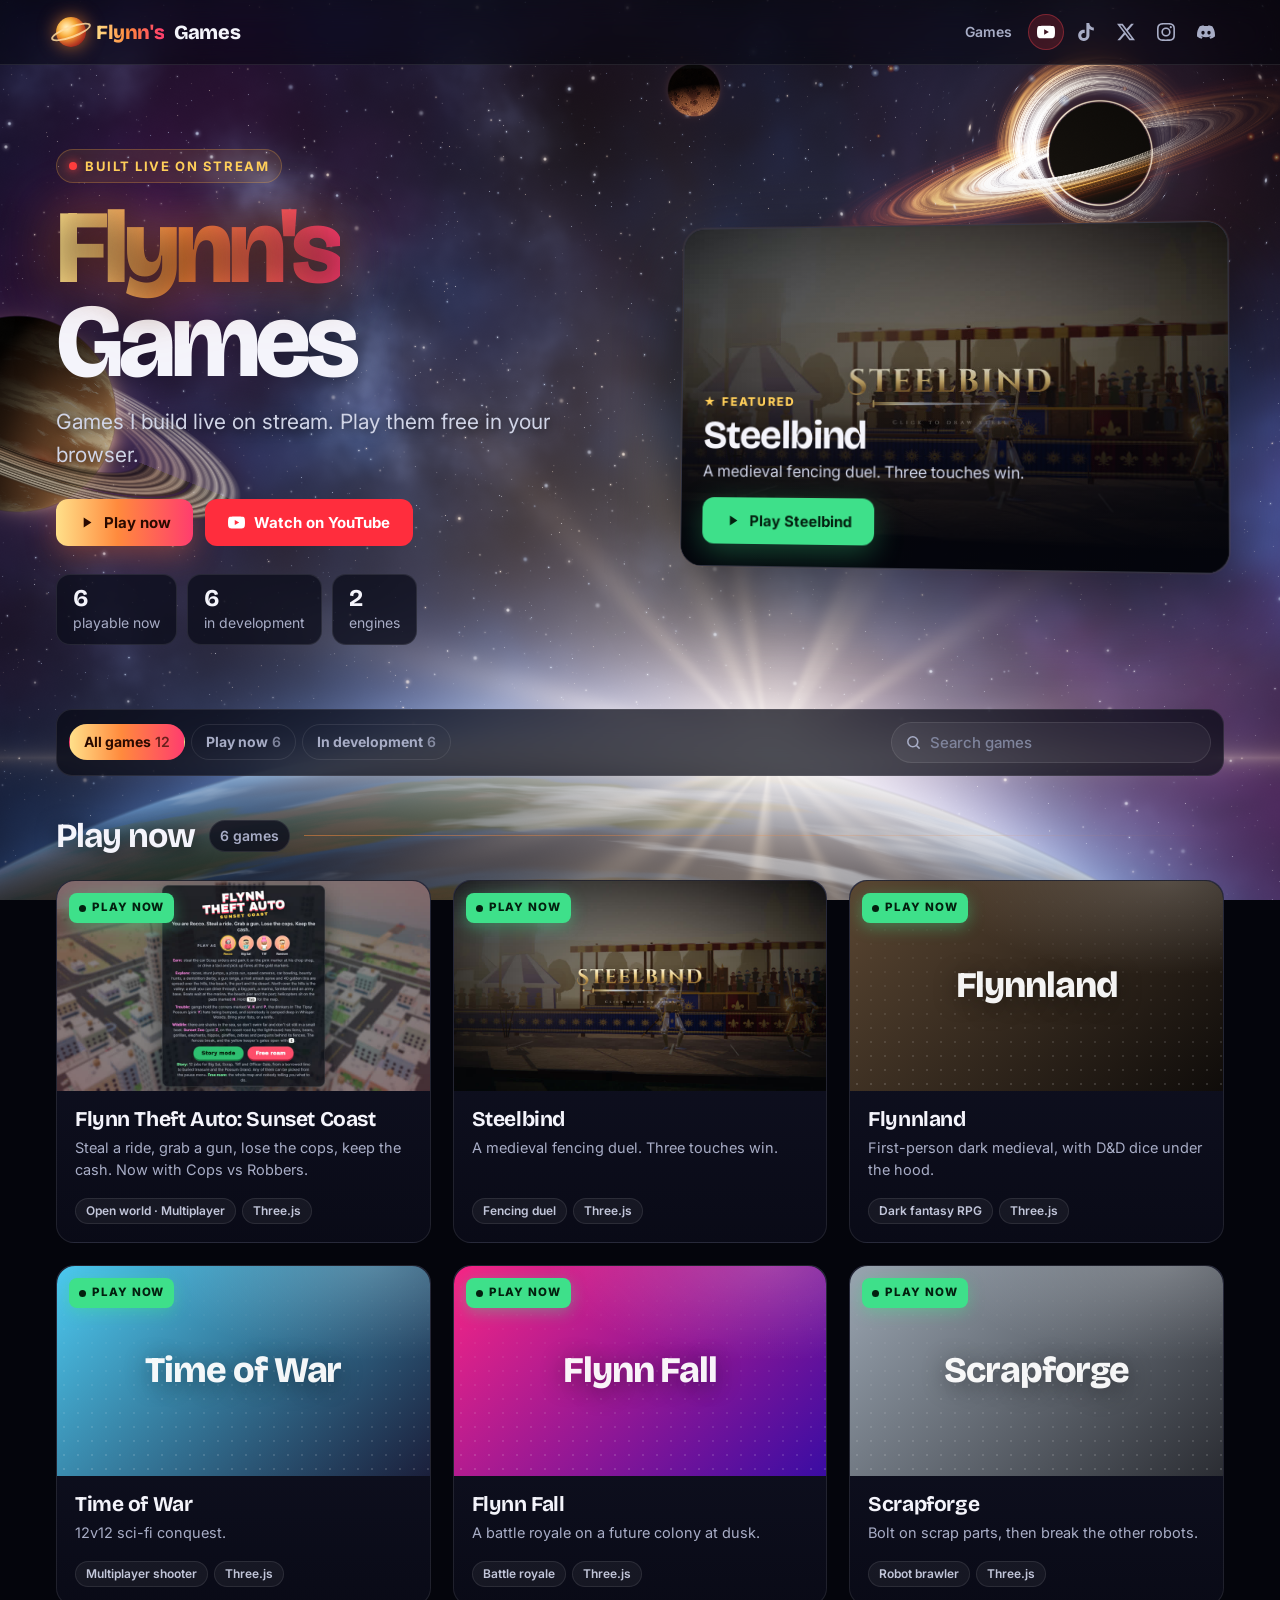
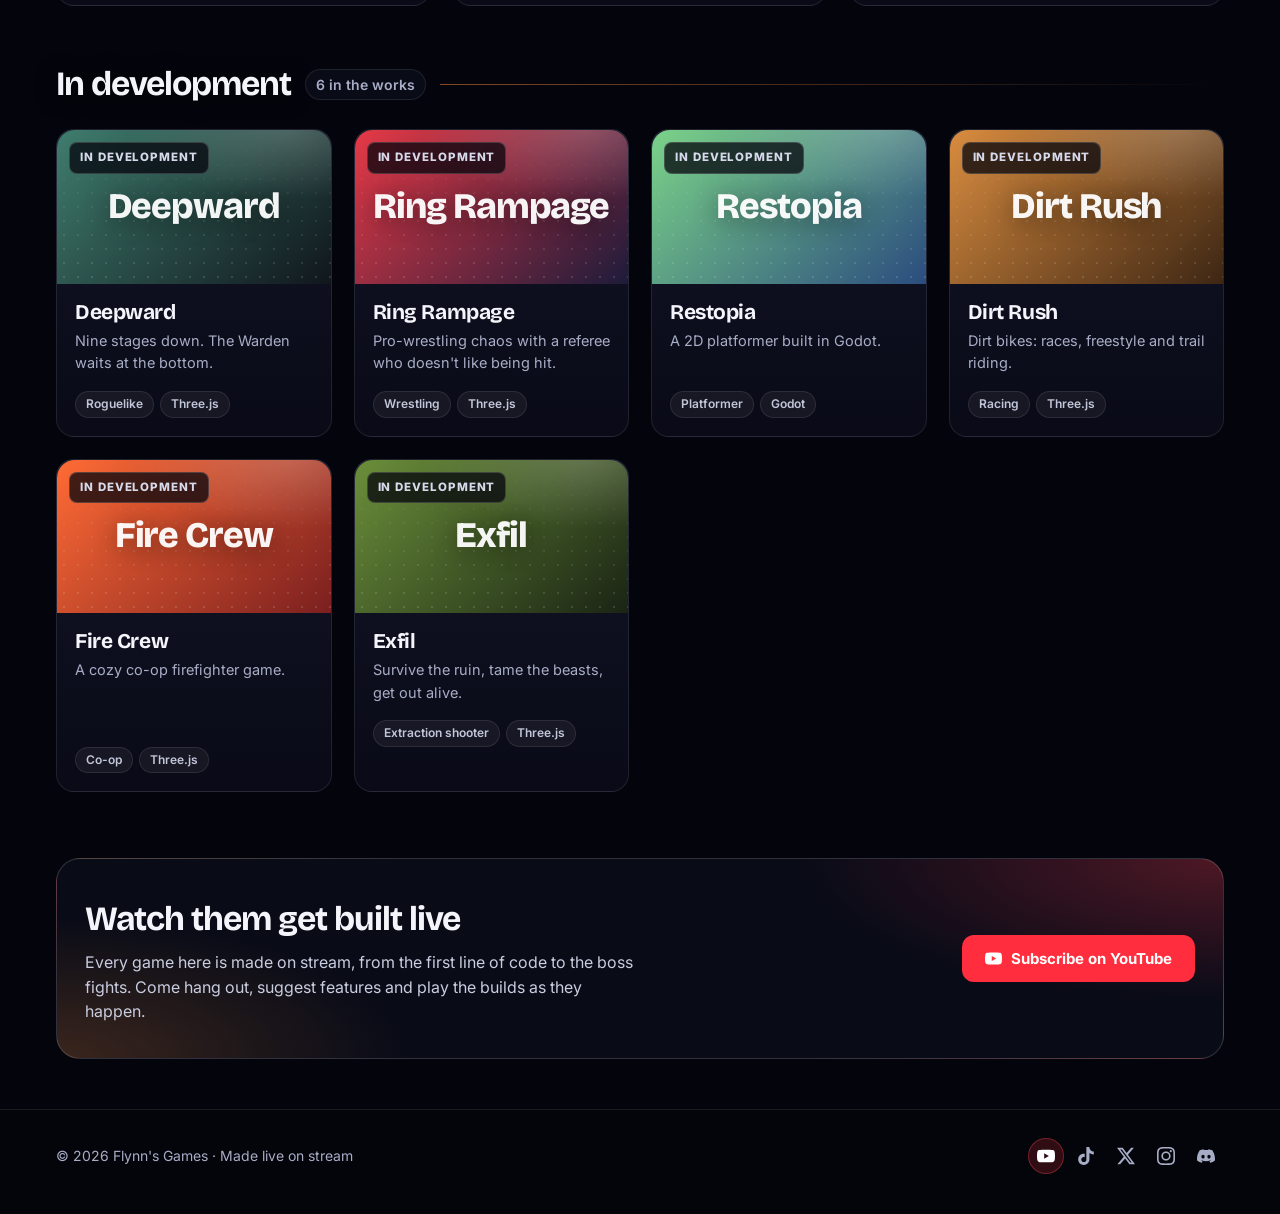
==== commit 44260495: "FTA 6 card: play it on the game server, with Cops vs Robbers Points the card at https://fta.5-222-13" ====
--- a/index.html
+++ b/index.html
@@ -13,7 +13,7 @@
   <link rel="preconnect" href="https://fonts.googleapis.com">
   <link rel="preconnect" href="https://fonts.gstatic.com" crossorigin>
   <link href="https://fonts.googleapis.com/css2?family=Bricolage+Grotesque:opsz,wght@12..96,700;12..96,800&family=Inter:wght@400;500;600;700;800&display=swap" rel="stylesheet">
-  <link rel="stylesheet" href="css/style.css?v=10">
+  <link rel="stylesheet" href="css/style.css?v=11">
 </head>
 <body data-page="home">
   <header class="topbar" id="topbar"></header>
@@ -59,9 +59,9 @@
 
   <footer id="footer"></footer>
 
-  <script src="js/space.js?v=10"></script>
-  <script src="js/fire.js?v=10"></script>
-  <script src="js/games.js?v=10"></script>
-  <script src="js/main.js?v=10"></script>
+  <script src="js/space.js?v=11"></script>
+  <script src="js/fire.js?v=11"></script>
+  <script src="js/games.js?v=11"></script>
+  <script src="js/main.js?v=11"></script>
 </body>
 </html>
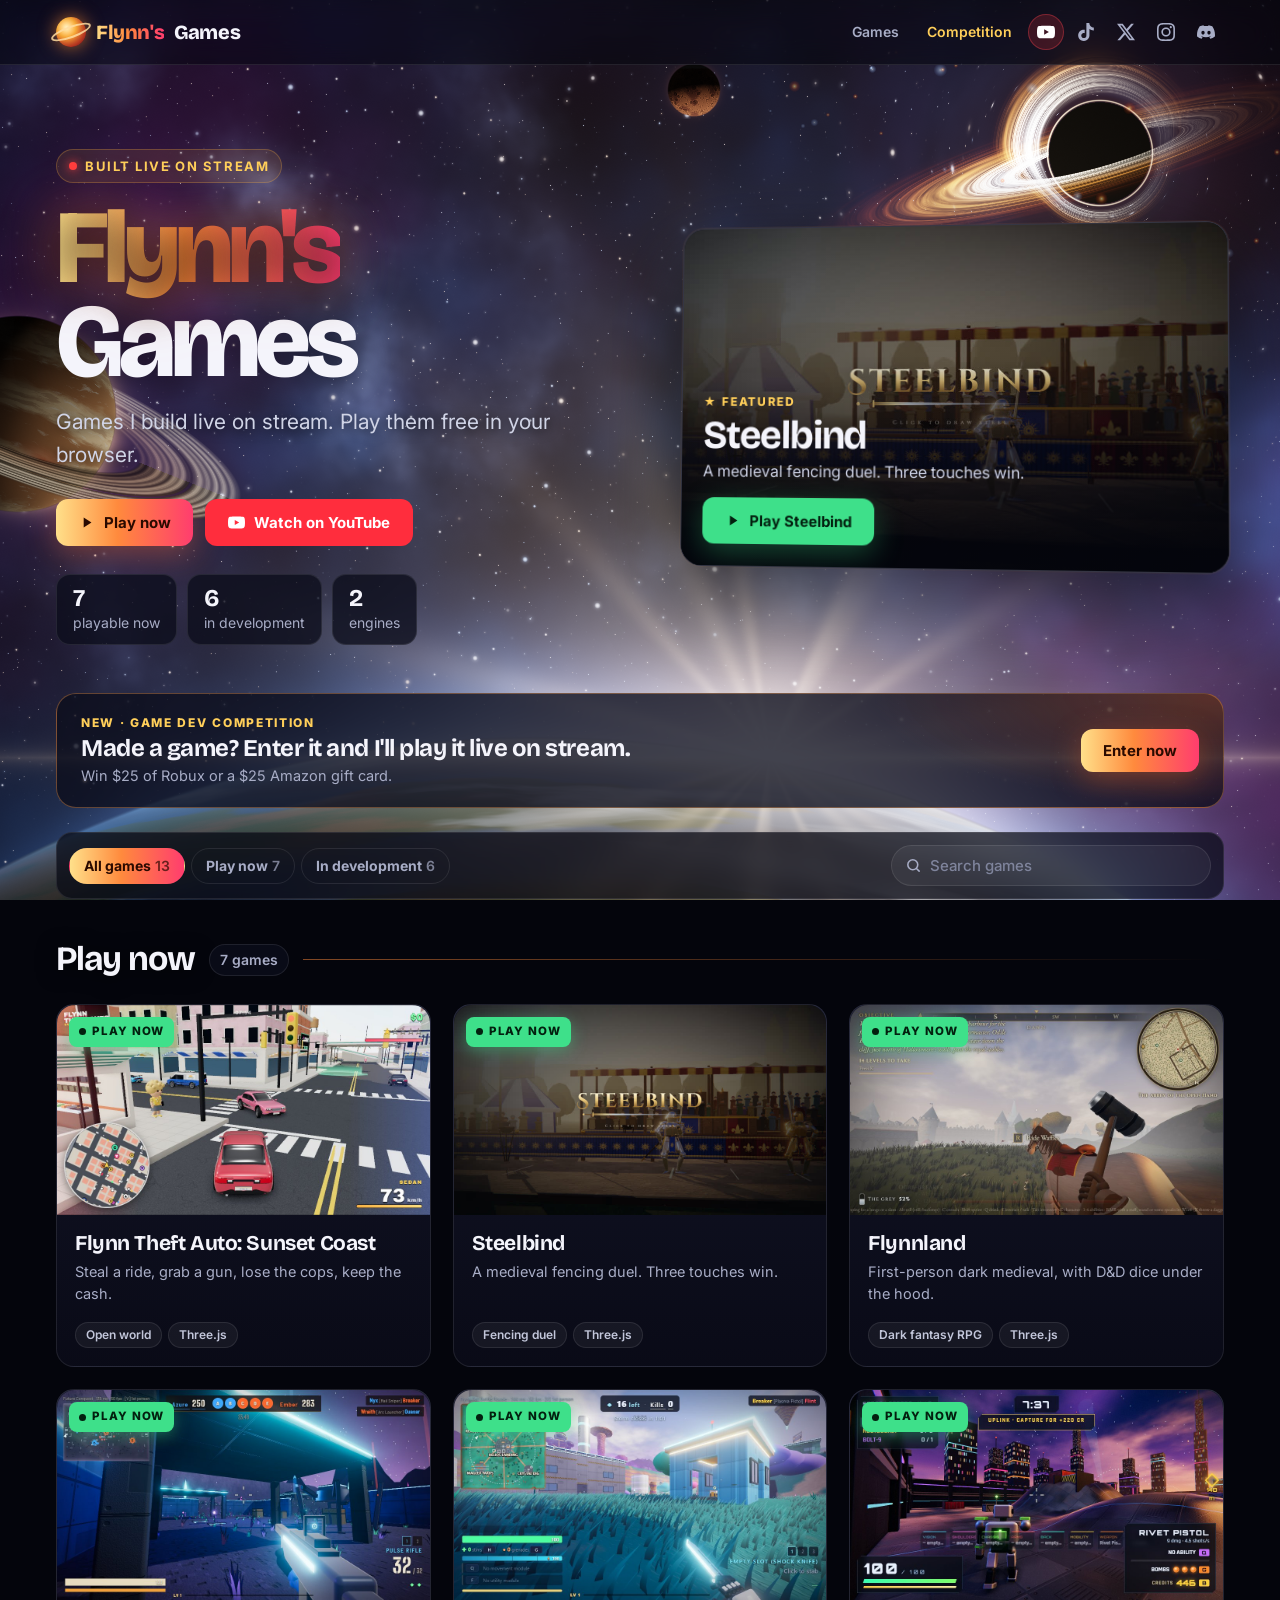
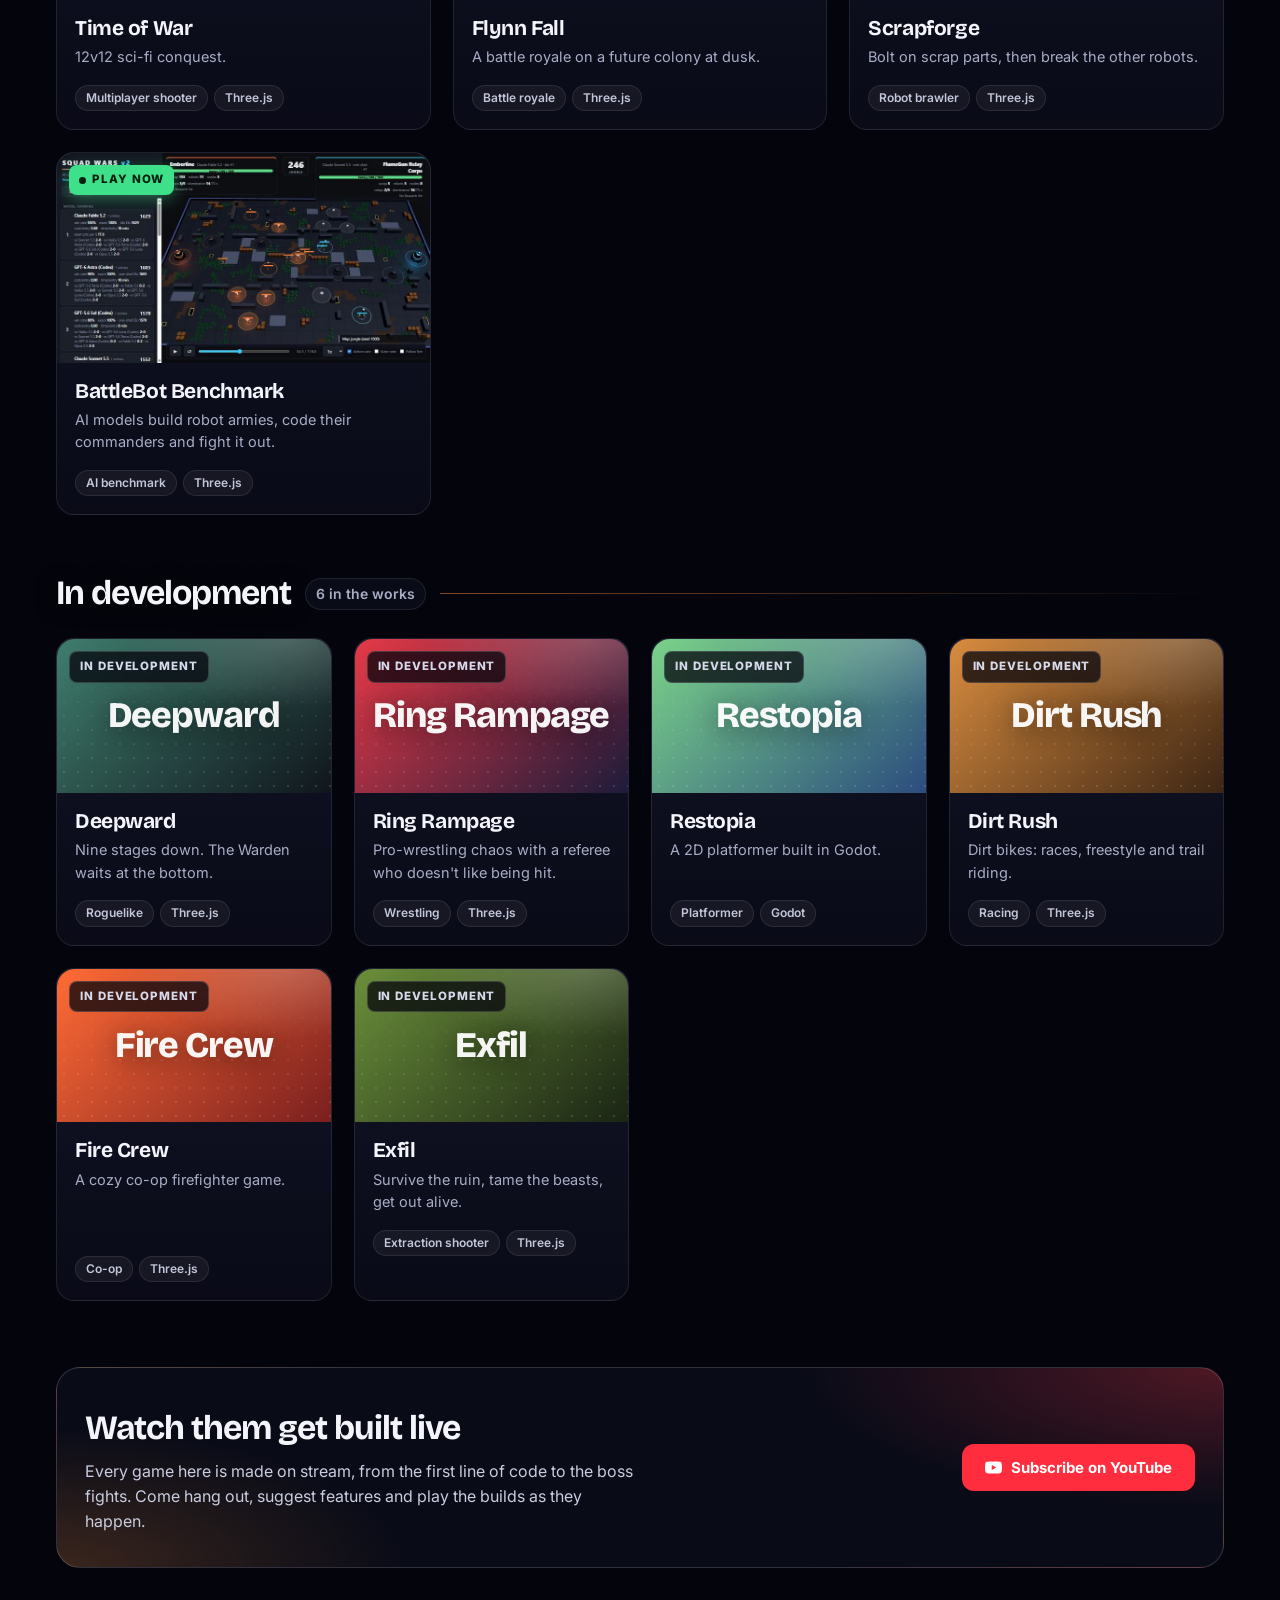
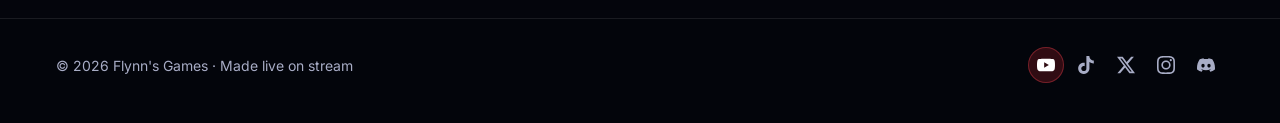
==== commit 69e078ec: "Add game dev competition page Co-Authored-By: Claude Opus 5.5 <noreply@anthropic.com> Claude-Session" ====
--- a/index.html
+++ b/index.html
@@ -13,7 +13,7 @@
   <link rel="preconnect" href="https://fonts.googleapis.com">
   <link rel="preconnect" href="https://fonts.gstatic.com" crossorigin>
   <link href="https://fonts.googleapis.com/css2?family=Bricolage+Grotesque:opsz,wght@12..96,700;12..96,800&family=Inter:wght@400;500;600;700;800&display=swap" rel="stylesheet">
-  <link rel="stylesheet" href="css/style.css?v=11">
+  <link rel="stylesheet" href="css/style.css?v=12">
 </head>
 <body data-page="home">
   <header class="topbar" id="topbar"></header>
@@ -59,9 +59,9 @@
 
   <footer id="footer"></footer>
 
-  <script src="js/space.js?v=11"></script>
-  <script src="js/fire.js?v=11"></script>
-  <script src="js/games.js?v=11"></script>
-  <script src="js/main.js?v=11"></script>
+  <script src="js/space.js?v=12"></script>
+  <script src="js/fire.js?v=12"></script>
+  <script src="js/games.js?v=12"></script>
+  <script src="js/main.js?v=12"></script>
 </body>
 </html>
--- a/css/style.css
+++ b/css/style.css
@@ -386,3 +386,132 @@
   .card:hover::before { animation: none; }
   .card:hover::after { animation: none; box-shadow: 0 0 24px rgba(255, 110, 30, 0.5); }
 }
+
+/* ── Competition ───────────────────────────── */
+.nav-links a.comp-link { color: var(--sun); }
+.nav-links a.comp-link:hover, .nav-links a.comp-link.on { color: #2a0a00; background: var(--fire-grad); }
+.label { font-size: 12px; font-weight: 800; letter-spacing: 0.14em; text-transform: uppercase; color: var(--sun); }
+
+.comp-teaser {
+  display: grid; grid-template-columns: 1fr auto; gap: 2px 20px; align-items: center;
+  margin: 8px 0 0; padding: 20px 24px; border-radius: 20px; text-decoration: none;
+  background:
+    radial-gradient(500px 160px at 100% 0%, rgba(255, 120, 40, 0.28), transparent 70%),
+    var(--panel);
+  border: 1px solid rgba(255, 160, 80, 0.35);
+  transition: border-color 0.2s, box-shadow 0.2s;
+}
+.comp-teaser:hover { border-color: rgba(255, 170, 80, 0.7); box-shadow: 0 0 40px rgba(255, 110, 30, 0.25); }
+.comp-teaser b { font-family: var(--display); font-size: clamp(19px, 2.4vw, 24px); letter-spacing: -0.02em; line-height: 1.2; }
+.comp-teaser .sub { color: var(--muted); font-size: 14.5px; }
+.comp-teaser .btn { grid-column: 2; grid-row: 1 / 4; }
+@media (max-width: 640px) {
+  .comp-teaser { grid-template-columns: 1fr; }
+  .comp-teaser .btn { grid-column: 1; grid-row: auto; justify-self: start; margin-top: 12px; }
+}
+
+.comp-hero { padding-bottom: 20px; }
+.comp-hero .lead b { color: var(--sun); }
+.comp-dates { padding: 24px; box-shadow: 0 30px 80px rgba(0, 0, 0, 0.5); border-color: var(--line-2); }
+.comp-dates dl { margin: 18px 0 0; display: grid; grid-template-columns: auto 1fr; gap: 10px 16px; font-size: 15px; }
+.comp-dates dt { color: var(--muted); }
+.comp-dates dd { margin: 0; font-weight: 600; }
+.countdown { display: grid; grid-template-columns: repeat(4, 1fr); gap: 8px; margin-top: 10px; }
+.cd-cell { text-align: center; padding: 12px 4px; border-radius: 14px; background: rgba(255, 255, 255, 0.04); border: 1px solid var(--line); }
+.cd-cell b {
+  display: block; font-family: var(--display); font-size: clamp(30px, 5vw, 44px); line-height: 1; letter-spacing: -0.03em;
+  background: var(--fire-grad); -webkit-background-clip: text; background-clip: text; color: transparent;
+  font-variant-numeric: tabular-nums;
+}
+.cd-cell span { font-size: 12px; color: var(--muted); font-weight: 600; text-transform: uppercase; letter-spacing: 0.08em; }
+.cd-closed { grid-column: 1 / -1; font-weight: 700; color: var(--sun); padding: 14px 0; }
+
+.steps { list-style: none; margin: 0; padding: 0; display: grid; gap: 16px; grid-template-columns: repeat(auto-fit, minmax(min(100%, 200px), 1fr)); }
+.steps li { position: relative; }
+.steps h3 { font-family: var(--display); font-size: 21px; margin: 10px 0 6px; letter-spacing: -0.02em; }
+.steps p { margin: 0; color: var(--muted); font-size: 15px; }
+.step-n {
+  display: inline-grid; place-items: center; width: 36px; height: 36px; border-radius: 50%;
+  font-family: var(--display); font-weight: 800; color: #2a0a00; background: var(--fire-grad);
+  box-shadow: 0 0 20px rgba(255, 120, 40, 0.4);
+}
+
+.comp-grid { display: grid; gap: 22px; grid-template-columns: minmax(0, 1fr); }
+@media (min-width: 900px) { .comp-grid { grid-template-columns: minmax(0, 1.7fr) minmax(0, 1fr); } }
+.comp-grid .side { display: grid; gap: 22px; align-content: start; }
+.comp-grid h3 { font-family: var(--display); font-size: 22px; margin: 0 0 12px; }
+.rules ol { margin: 0; padding-left: 22px; display: grid; gap: 12px; color: #d6d9e8; }
+.rules li::marker { color: var(--sun); font-weight: 800; }
+.rules b { color: var(--text); }
+.judge { list-style: none; margin: 0; padding: 0; display: grid; gap: 10px; }
+.judge li { display: grid; gap: 2px; padding: 10px 14px; border-radius: 12px; background: rgba(255, 255, 255, 0.04); border: 1px solid var(--line); }
+.judge span { color: var(--muted); font-size: 14px; }
+.prize-card { background: radial-gradient(400px 200px at 100% 0%, rgba(255, 150, 40, 0.25), transparent 70%), var(--panel); border-color: rgba(255, 170, 80, 0.35); }
+.prize-big { font-family: var(--display); font-weight: 800; font-size: 64px; line-height: 1; letter-spacing: -0.04em; margin: 6px 0 8px; background: var(--fire-grad); -webkit-background-clip: text; background-clip: text; color: transparent; }
+.prize-card p { margin: 0; color: #d6d9e8; }
+
+.form-panel { padding: clamp(18px, 3vw, 30px); }
+.form-grid { display: grid; gap: 18px; grid-template-columns: minmax(0, 1fr); }
+@media (min-width: 720px) { .form-grid { grid-template-columns: minmax(0, 1fr) minmax(0, 1fr); } .form-grid .wide { grid-column: 1 / -1; } }
+.field { display: grid; gap: 7px; margin: 0; padding: 0; border: 0; min-width: 0; }
+.field > span, .field legend { font-weight: 700; font-size: 14.5px; padding: 0; margin-bottom: 7px; }
+.field > span { margin-bottom: 0; }
+.field i { color: var(--flame); font-style: normal; }
+.field em { color: var(--muted); font-style: normal; font-weight: 500; }
+.field small, .field-note { color: var(--muted); font-size: 13px; margin: 0; }
+.field-note { margin-top: -8px; }
+.field input, .field textarea {
+  width: 100%; font: 500 15.5px var(--body); color: var(--text);
+  padding: 12px 14px; border-radius: 12px; border: 1px solid var(--line-2);
+  background: rgba(255, 255, 255, 0.05); outline: none; resize: vertical;
+  transition: border-color 0.15s, background 0.15s;
+}
+.field input::placeholder, .field textarea::placeholder { color: #737891; }
+.field input:focus, .field textarea:focus { border-color: var(--sun); background: rgba(255, 255, 255, 0.08); }
+.was-checked .field input:invalid, .was-checked .field textarea:invalid { border-color: var(--ember); }
+.seg { display: flex; flex-wrap: wrap; gap: 8px; }
+.seg label { position: relative; cursor: pointer; }
+.seg input { position: absolute; opacity: 0; inset: 0; margin: 0; cursor: pointer; }
+.seg label > span {
+  display: inline-block; font-weight: 700; font-size: 14.5px; color: var(--muted);
+  padding: 11px 16px; border-radius: 999px; border: 1px solid var(--line-2); background: rgba(255, 255, 255, 0.04);
+  transition: all 0.15s;
+}
+.seg label:hover > span { color: var(--text); }
+.seg input:checked + span { color: #2a0a00; background: var(--fire-grad); border-color: transparent; }
+.seg input:focus-visible + span { outline: 2px solid var(--sun); outline-offset: 3px; }
+.callout { padding: 14px 16px; border-radius: 14px; background: rgba(255, 180, 60, 0.08); border: 1px solid rgba(255, 180, 60, 0.3); color: #f2e2c4; font-size: 14.5px; display: grid; gap: 10px; }
+.callout[hidden] { display: none; }
+.callout a { color: var(--sun); font-weight: 700; }
+.checks { display: grid; gap: 10px; }
+.check { display: flex; gap: 10px; align-items: flex-start; cursor: pointer; font-size: 14.5px; color: #d6d9e8; }
+.check input { width: 18px; height: 18px; margin: 2px 0 0; accent-color: #ff8a3d; flex: none; }
+.trap { position: absolute; left: -9999px; width: 1px; height: 1px; opacity: 0; }
+.form-foot { display: flex; flex-wrap: wrap; align-items: center; gap: 14px; margin-top: 24px; }
+.form-foot .btn { font-size: 17px; padding: 16px 28px; }
+.form-foot .btn:disabled { opacity: 0.6; cursor: wait; transform: none; }
+.form-status { margin: 0; font-size: 14.5px; color: var(--muted); }
+.form-status.err { color: #ff8aa0; }
+.entry-done { text-align: center; display: grid; gap: 14px; justify-items: center; padding: 10px 0; }
+.entry-done[hidden] { display: none; }
+.entry-done h3 { font-family: var(--display); font-size: 32px; margin: 0; letter-spacing: -0.03em; }
+.entry-done p { margin: 0; color: #d6d9e8; max-width: 560px; }
+.entry-done .btn-row { justify-content: center; }
+.done-icon { width: 64px; height: 64px; border-radius: 50%; display: grid; place-items: center; font-size: 30px; font-weight: 800; color: #03200f; background: var(--play); box-shadow: 0 0 40px rgba(62, 224, 138, 0.45); }
+.entry-copy { text-align: left; width: 100%; max-width: 560px; margin: 0; padding: 14px 16px; border-radius: 12px; background: rgba(0, 0, 0, 0.35); border: 1px solid var(--line-2); font-size: 13.5px; white-space: pre-wrap; word-break: break-word; color: #e6e8f2; }
+
+.faq { display: grid; gap: 10px; }
+.faq details { padding: 0; }
+.faq summary { cursor: pointer; padding: 16px 20px; font-weight: 700; list-style: none; display: flex; justify-content: space-between; gap: 12px; }
+.faq summary::-webkit-details-marker { display: none; }
+.faq summary::after { content: "+"; color: var(--sun); font-size: 20px; line-height: 1; }
+.faq details[open] summary::after { content: "–"; }
+.faq details p { margin: 0; padding: 0 20px 16px; color: #d6d9e8; }
+.faq a { color: var(--sun); }
+@media (max-width: 560px) {
+  /* Make room for the Competition link; these icons are still in the footer */
+  .topbar .nav-links a.s-tiktok, .topbar .nav-links a.s-x, .topbar .nav-links a.s-instagram { display: none; }
+  .topbar .nav-links a.comp-link { padding: 7px 10px; }
+}
+.muted-sm { color: var(--muted); font-size: 14px; }
+.linkish { background: none; border: 0; padding: 0; font: inherit; color: var(--sun); text-decoration: underline; cursor: pointer; }
